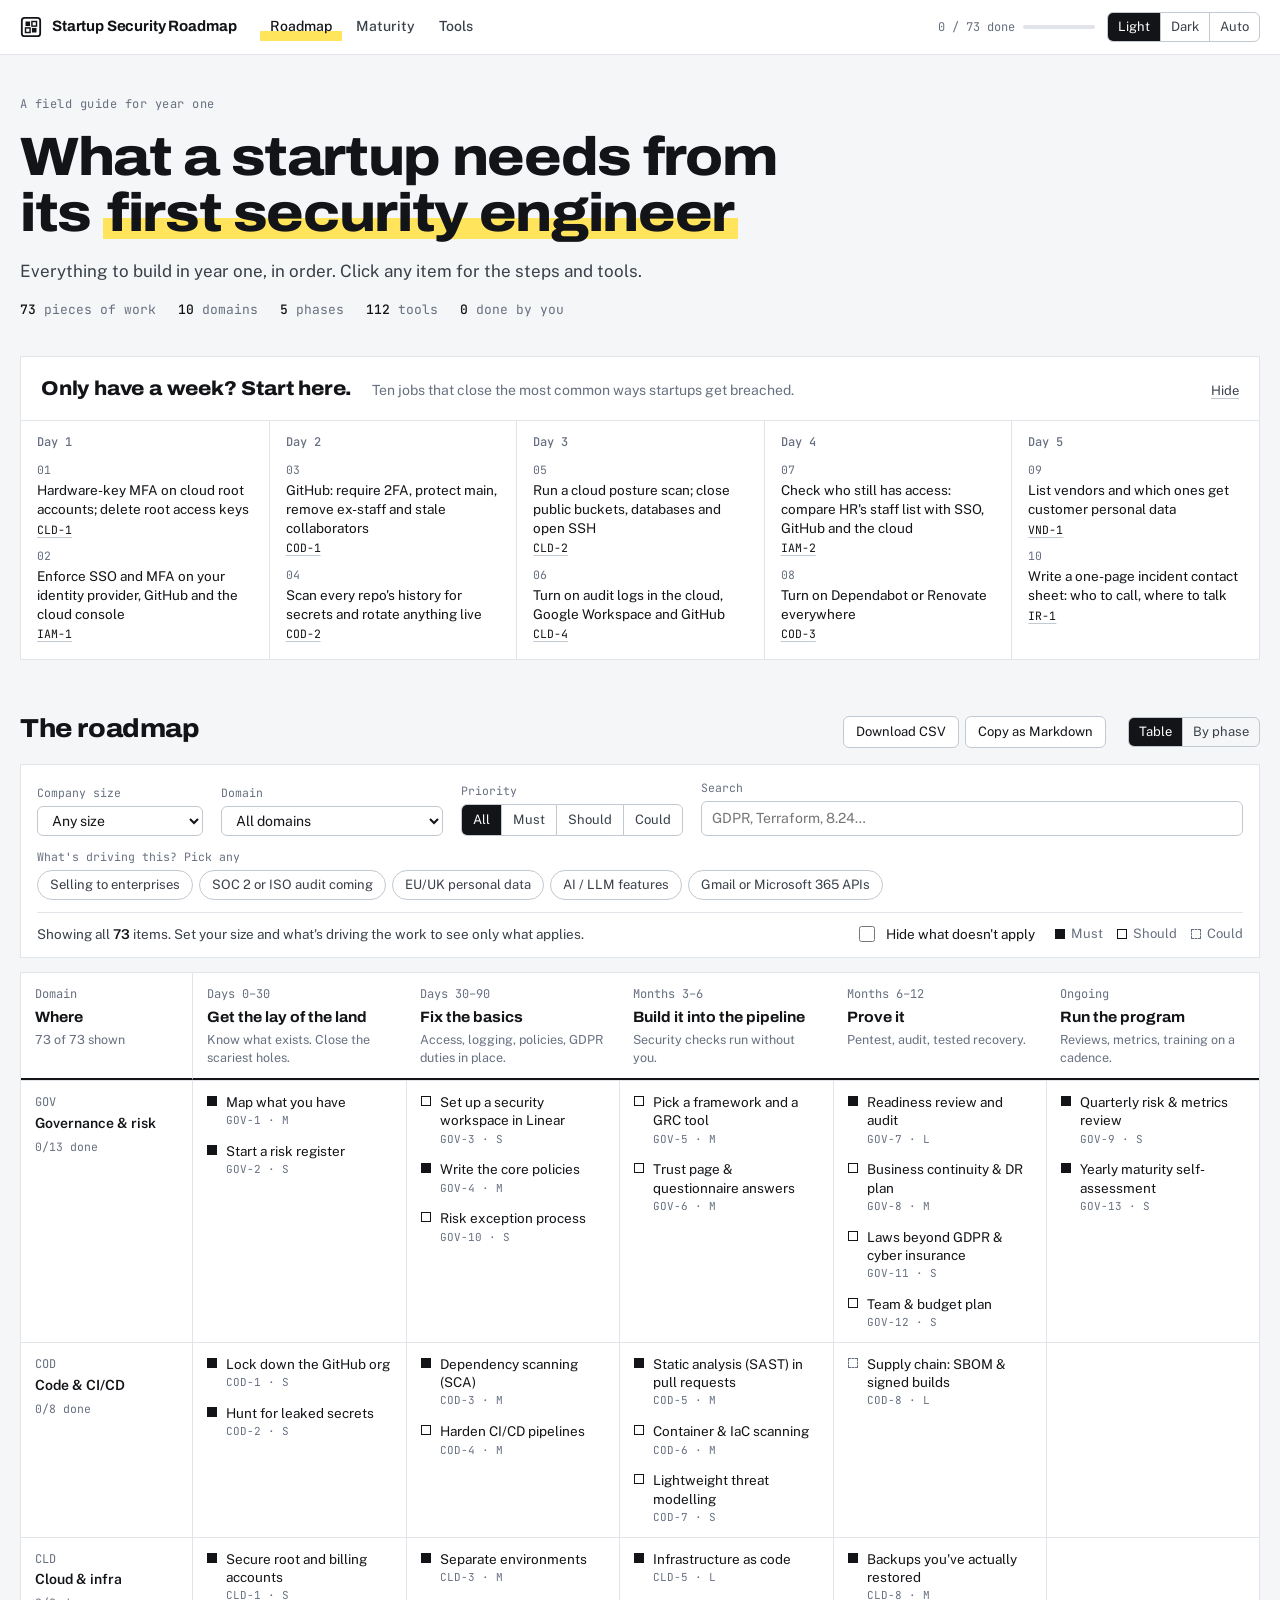
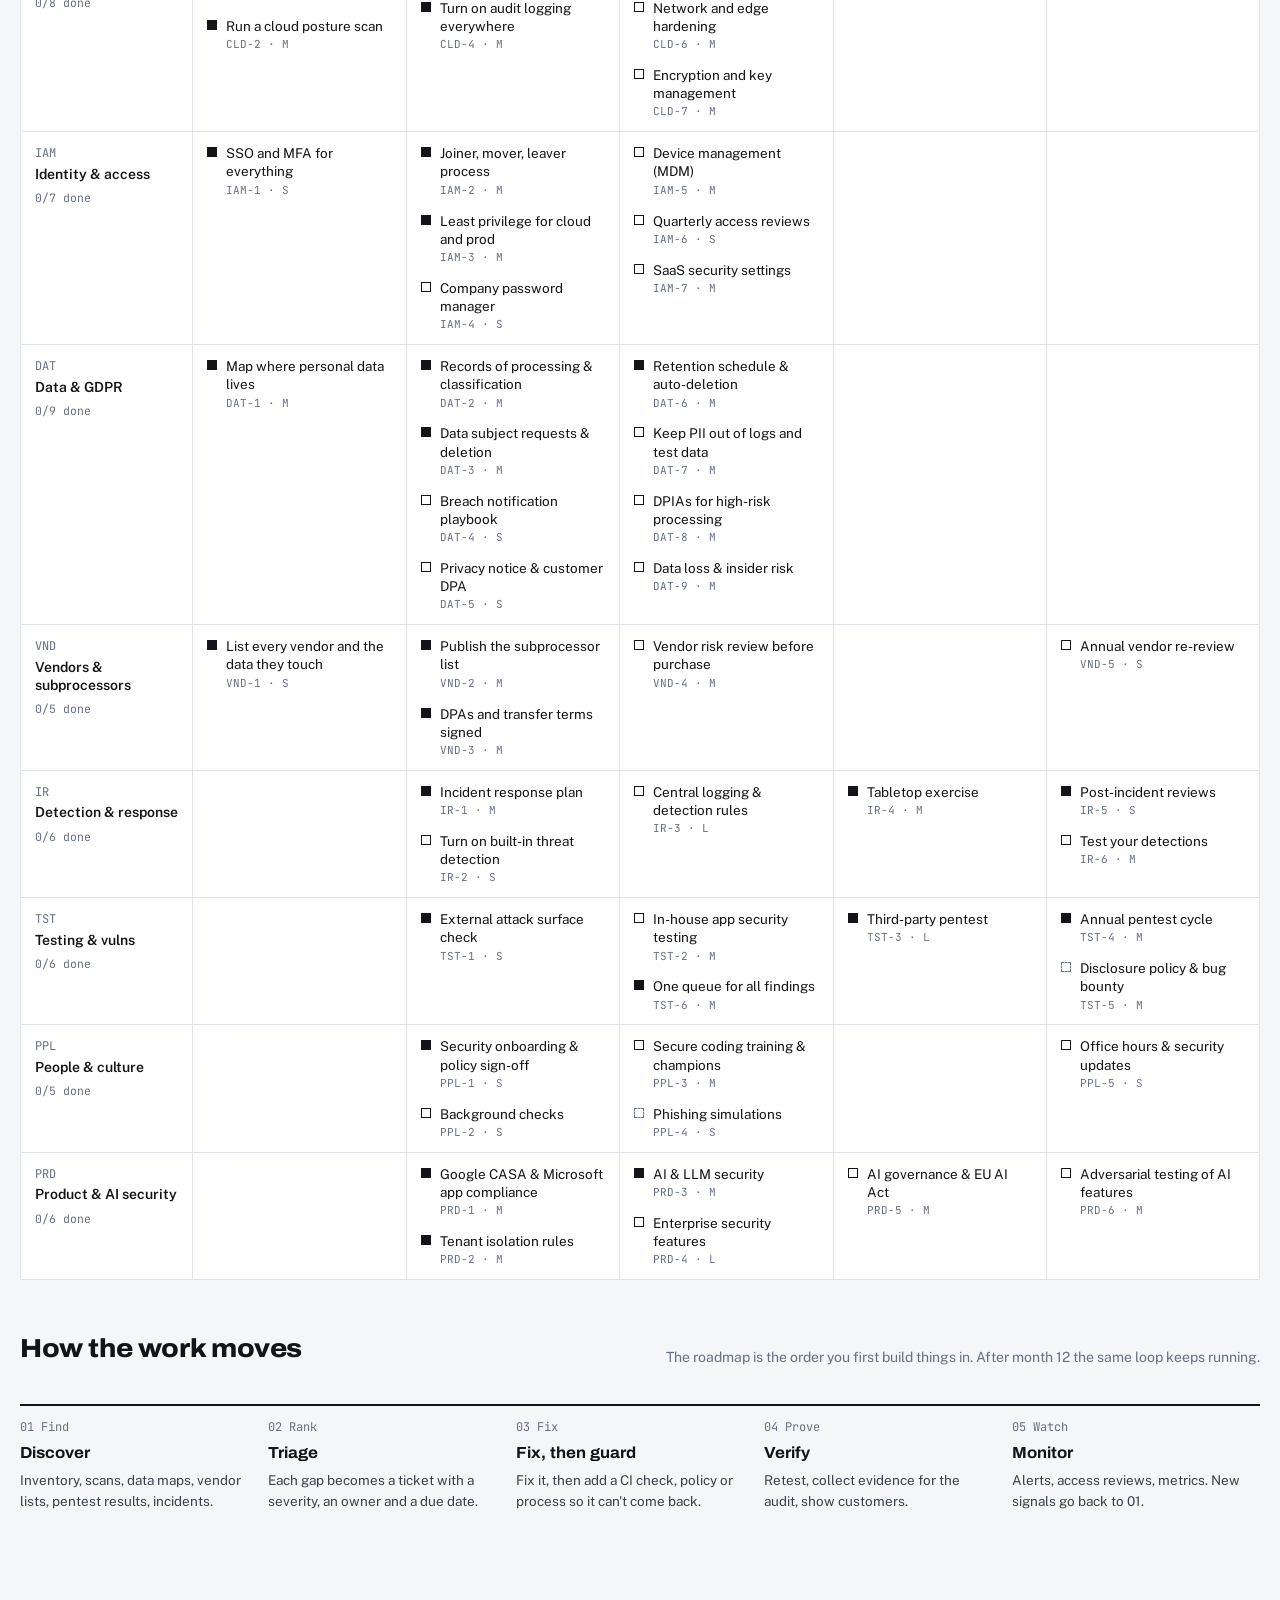
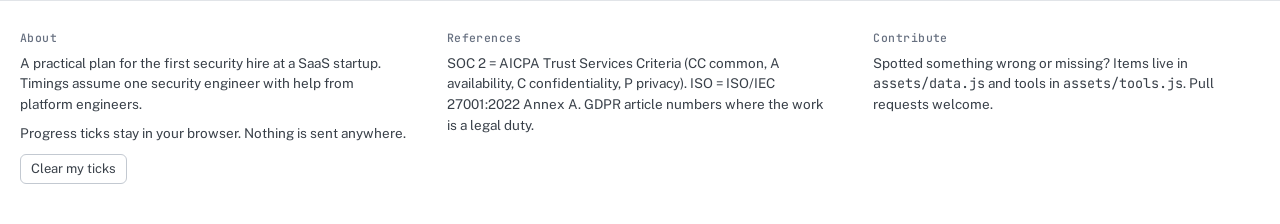
==== index.html @ fb543bc1 "first commit" ====
<!doctype html>
<html lang="en">
<head>
<meta charset="utf-8">
<meta name="viewport" content="width=device-width, initial-scale=1, viewport-fit=cover">
<title>Startup Security Roadmap</title>
<meta name="claude:viewport-fit-sides" content="cover">
<meta name="description" content="What a startup's first security engineer should do in year one: a roadmap across code, cloud, access, GDPR, vendors, incident response and AI, with tools and SOC 2 / ISO 27001 mappings.">
<meta property="og:title" content="Startup Security Roadmap">
<meta property="og:description" content="Year one for a startup's first security engineer: what to do, in what order, with which tools.">
<!-- After GitHub Pages is live, change og-image.png to the full URL, e.g. https://USER.github.io/REPO/og-image.png -->
<meta property="og:image" content="og-image.png">
<meta property="og:image:width" content="1200">
<meta property="og:image:height" content="630">
<meta name="twitter:card" content="summary_large_image">
<link rel="icon" href="favicon.svg" type="image/svg+xml">
<script>var t = "light"; try { t = localStorage.getItem("ssr.theme") || "light"; } catch (e) {} if (t === "light" || t === "dark") document.documentElement.setAttribute("data-theme", t);</script>
<link rel="preconnect" href="https://fonts.googleapis.com">
<link rel="preconnect" href="https://fonts.gstatic.com" crossorigin>
<link rel="stylesheet" href="https://fonts.googleapis.com/css2?family=Archivo:wdth,wght@100..125,500..800&family=JetBrains+Mono:wght@400;500&family=Public+Sans:wght@400;500;600&display=swap">
<link rel="stylesheet" href="assets/style.css">
</head>
<body>

<header class="topbar">
  <div class="gutter">
    <a class="brand" href="#roadmap">
      <svg viewBox="0 0 24 24" aria-hidden="true"><rect x="2" y="2" width="20" height="20" rx="3" fill="none" stroke="currentColor" stroke-width="2"/><rect x="6" y="6" width="5" height="5" fill="currentColor"/><rect x="13" y="6" width="5" height="5" fill="none" stroke="currentColor" stroke-width="1.6"/><rect x="6" y="13" width="5" height="5" fill="none" stroke="currentColor" stroke-width="1.6"/><rect x="13" y="13" width="5" height="5" fill="currentColor"/></svg>
      Startup Security Roadmap
    </a>
    <nav class="tabs" aria-label="Sections">
      <a href="#roadmap" data-tab="roadmap">Roadmap</a>
      <a href="#maturity" data-tab="maturity">Maturity</a>
      <a href="#tools" data-tab="tools">Tools</a>
    </nav>
    <div class="top-right">
      <span class="progress-mini" title="Items you've marked done"><span id="pmText">0 / 0</span><span class="track"><i id="pmBar"></i></span></span>
      <div class="seg" role="group" aria-label="Theme">
        <button data-theme-btn="light" aria-pressed="true">Light</button>
        <button data-theme-btn="dark" aria-pressed="false">Dark</button>
        <button data-theme-btn="auto" aria-pressed="false">Auto</button>
      </div>
      <a class="gh" id="ghLink" href="#" hidden>GitHub</a>
    </div>
  </div>
</header>

<main class="gutter">
  <!-- Roadmap -->
  <div id="view-roadmap" data-view="roadmap">
    <section class="hero">
      <span class="kicker">A field guide for year one</span>
      <h1>What a startup needs from its <span class="band">first security engineer</span></h1>
      <p>Everything to build in year one, in order. Click any item for the steps and tools.</p>
      <div class="stats" id="stats"></div>
    </section>

    <details class="week" id="week" open>
      <summary>
        <span class="week-title">Only have a week? Start here.</span>
        <span class="week-sub">Ten jobs that close the most common ways startups get breached.</span>
        <span class="week-toggle" aria-hidden="true"></span>
      </summary>
      <div class="week-days" id="weekDays"></div>
    </details>

    <div class="section-head" id="roadmapHead">
      <h2>The roadmap</h2>
      <div class="head-actions">
        <div class="export">
          <button class="btn" id="csvBtn">Download CSV</button>
          <button class="btn" id="mdBtn">Copy as Markdown</button>
          <span class="export-note" id="exportNote" aria-live="polite"></span>
        </div>
        <div class="seg" role="group" aria-label="Layout" id="layoutSeg">
          <button id="lyMatrix" aria-pressed="true">Table</button>
          <button id="lyList" aria-pressed="false">By phase</button>
        </div>
      </div>
    </div>

    <section class="filters" aria-label="Filter the roadmap">
      <div class="f-row">
        <label class="f-field"><span>Company size</span>
          <select id="sizeSel"></select>
        </label>
        <label class="f-field"><span>Domain</span>
          <select id="laneSel"></select>
        </label>
        <div class="f-field"><span>Priority</span>
          <div class="seg" role="group" aria-label="Priority">
            <button data-pri="all" aria-pressed="true">All</button>
            <button data-pri="must" aria-pressed="false">Must</button>
            <button data-pri="should" aria-pressed="false">Should</button>
            <button data-pri="could" aria-pressed="false">Could</button>
          </div>
        </div>
        <label class="f-field f-grow"><span>Search</span>
          <input id="q" class="search" type="search" placeholder="GDPR, Terraform, 8.24…">
        </label>
      </div>
      <div class="f-row">
        <div class="f-field f-grow"><span>What's driving this? Pick any</span>
          <div class="chips" id="trigChips"></div>
        </div>
      </div>
      <div class="f-foot">
        <p class="profile-sum" id="profileSum"></p>
        <label class="hide-toggle" for="hideOther"><input type="checkbox" id="hideOther"> Hide what doesn't apply</label>
        <div class="legend"><span><i class="sq must"></i>Must</span><span><i class="sq"></i>Should</span><span><i class="sq could"></i>Could</span></div>
      </div>
    </section>

    <div id="matrixWrap" class="table-wrap"><div class="matrix" id="matrix"></div></div>
    <div id="listWrap" hidden></div>

    <section class="how" aria-labelledby="howTitle">
      <div class="section-head"><h2 id="howTitle">How the work moves</h2><p>The roadmap is the order you first build things in. After month 12 the same loop keeps running.</p></div>
      <div class="loop">
        <div><span class="step">01 Find</span><h3>Discover</h3><p>Inventory, scans, data maps, vendor lists, pentest results, incidents.</p></div>
        <div><span class="step">02 Rank</span><h3>Triage</h3><p>Each gap becomes a ticket with a severity, an owner and a due date.</p></div>
        <div><span class="step">03 Fix</span><h3>Fix, then guard</h3><p>Fix it, then add a CI check, policy or process so it can't come back.</p></div>
        <div><span class="step">04 Prove</span><h3>Verify</h3><p>Retest, collect evidence for the audit, show customers.</p></div>
        <div><span class="step">05 Watch</span><h3>Monitor</h3><p>Alerts, access reviews, metrics. New signals go back to 01.</p></div>
      </div>
    </section>
  </div>

  <!-- Maturity -->
  <div id="view-maturity" data-view="maturity" hidden>
    <div class="section-head" style="margin-top:0">
      <div>
        <span class="kicker">Based on what you've ticked</span>
        <h2>How mature is the program?</h2>
      </div>
      <p>Tier names follow NIST CSF 2.0. A program is only as mature as its weakest domain. This is a guide, not an assessment.</p>
    </div>
    <div id="matrixMat"></div>
  </div>

  <!-- Tools -->
  <div id="view-tools" data-view="tools" hidden>
    <div class="section-head" style="margin-top:0">
      <div>
        <span class="kicker">Open source, free tiers and paid</span>
        <h2>Tools by job</h2>
      </div>
      <p>You don't need most of these. Pick one per job, start with what's free or built in, and pay when the free option stops scaling. Listing is not an endorsement; check prices yourself.</p>
    </div>
    <div class="toolbar">
      <div class="seg" role="group" aria-label="Tool type" id="typeSeg"></div>
      <input id="tq" class="search" type="search" placeholder="Search tools" aria-label="Search tools">
    </div>
    <div class="tools-layout">
      <nav class="cat-nav" id="catNav" aria-label="Tool categories"></nav>
      <div id="toolList"></div>
    </div>
  </div>
</main>

<footer class="site">
  <div class="gutter">
    <div>
      <h4>About</h4>
      <p>A practical plan for the first security hire at a SaaS startup. Timings assume one security engineer with help from platform engineers.</p>
      <p>Progress ticks stay in your browser. Nothing is sent anywhere.</p>
      <button class="reset" id="resetBtn">Clear my ticks</button>
    </div>
    <div>
      <h4>References</h4>
      <p>SOC 2 = AICPA Trust Services Criteria (CC common, A availability, C confidentiality, P privacy). ISO = ISO/IEC 27001:2022 Annex A. GDPR article numbers where the work is a legal duty.</p>
    </div>
    <div>
      <h4>Contribute</h4>
      <p>Spotted something wrong or missing? Items live in <span class="mono">assets/data.js</span> and tools in <span class="mono">assets/tools.js</span>. Pull requests welcome.</p>
    </div>
  </div>
</footer>

<div class="scrim" id="scrim" hidden></div>
<aside class="drawer" id="drawer" hidden role="dialog" aria-modal="true" aria-labelledby="dTitle"></aside>

<script src="assets/data.js"></script>
<script src="assets/tools.js"></script>
<script src="assets/app.js"></script>
</body>
</html>
---- assets/style.css ----
/* Layout: a marked-up spec sheet. Sticky top bar with tabs; roadmap as a ruled lane × phase table; a highlighter band is the only accent. */
:root {
  --paper: #F5F6F7;
  --sheet: #FFFFFF;
  --ink: #121417;
  --ink-2: #394049;
  --muted: #677080;
  --rule: #E1E4E8;
  --rule-strong: #C3C9D1;
  --band: #FFE45C;
  --mark-soft: #FFF7CC;
  --done: #18794E;
  --focus: #2F5BEA;
  --scrim: rgba(10, 12, 16, .35);
  --shadow: 0 12px 48px rgba(18, 20, 23, .16);

  --font-display: "Archivo", "Helvetica Neue", Arial, sans-serif;
  --font-body: "Public Sans", "Segoe UI", "Helvetica Neue", Arial, sans-serif;
  --font-mono: "JetBrains Mono", ui-monospace, "SF Mono", Menlo, monospace;
  color-scheme: light;
}
@media (prefers-color-scheme: dark) {
  :root:not([data-theme="light"]) {
    --paper: #0E1012; --sheet: #15181B; --ink: #E8EAED; --ink-2: #C3C8CF; --muted: #8E96A2;
    --rule: #25292E; --rule-strong: #3B4148; --band: rgba(242, 210, 75, .34); --mark-soft: #26240F;
    --done: #4CC38A; --focus: #8BA6FF; --scrim: rgba(0, 0, 0, .55); --shadow: 0 12px 48px rgba(0, 0, 0, .55);
    color-scheme: dark;
  }
}
:root[data-theme="dark"] {
  --paper: #0E1012; --sheet: #15181B; --ink: #E8EAED; --ink-2: #C3C8CF; --muted: #8E96A2;
  --rule: #25292E; --rule-strong: #3B4148; --band: rgba(242, 210, 75, .34); --mark-soft: #26240F;
  --done: #4CC38A; --focus: #8BA6FF; --scrim: rgba(0, 0, 0, .55); --shadow: 0 12px 48px rgba(0, 0, 0, .55);
  color-scheme: dark;
}

*, *::before, *::after { box-sizing: border-box; }
html { -webkit-text-size-adjust: 100%; }
body {
  margin: 0; background: var(--paper); color: var(--ink);
  font-family: var(--font-body); font-size: 15px; line-height: 1.55;
  -webkit-font-smoothing: antialiased;
}
[hidden] { display: none !important; }
a { color: inherit; text-decoration-thickness: 1px; text-underline-offset: 3px; }
a:hover { text-decoration-thickness: 2px; }
button, input, select { font: inherit; color: inherit; }
:focus-visible { outline: 2px solid var(--focus); outline-offset: 2px; }
h1, h2, h3 { font-family: var(--font-display); margin: 0; text-wrap: balance; }
p { margin: 0; }
.mono { font-family: var(--font-mono); }
.band { background: linear-gradient(transparent 58%, var(--band) 58% 94%, transparent 94%); padding: 0 .08em; }

.gutter {
  max-width: 1400px; margin: 0 auto;
  padding-left: max(20px, env(safe-area-inset-left, 0px));
  padding-right: max(20px, env(safe-area-inset-right, 0px));
}

/* Top bar */
body::before { content: ""; position: fixed; inset: 0 0 auto; height: env(safe-area-inset-top, 0px); z-index: 10; background: var(--sheet); }
.topbar { position: sticky; top: env(safe-area-inset-top, 0px); z-index: 9; background: var(--sheet); border-bottom: 1px solid var(--rule); }
.topbar .gutter { display: flex; align-items: center; gap: 12px 24px; flex-wrap: wrap; padding-block: 10px; }
.brand { display: flex; align-items: center; gap: 10px; font-family: var(--font-display); font-weight: 700; font-size: 15px; text-decoration: none; letter-spacing: -.01em; }
.brand svg { width: 22px; height: 22px; flex: none; }
.tabs { display: flex; gap: 4px; margin-right: auto; }
.tabs a { text-decoration: none; padding: 6px 10px; border-radius: 4px; color: var(--ink-2); font-weight: 500; font-size: 14px; }
.tabs a:hover { background: var(--paper); }
.tabs a[aria-current="page"] { color: var(--ink); background: linear-gradient(transparent 62%, var(--band) 62% 90%, transparent 90%); }
.top-right { display: flex; align-items: center; gap: 12px; }
.progress-mini { font-family: var(--font-mono); font-size: 12px; color: var(--muted); display: flex; align-items: center; gap: 8px; white-space: nowrap; }
.progress-mini .track { width: 72px; height: 4px; background: var(--rule); border-radius: 2px; overflow: hidden; }
.progress-mini .track i { display: block; height: 100%; width: 0; background: var(--done); transition: width .3s; }
.seg { display: inline-flex; border: 1px solid var(--rule-strong); border-radius: 6px; overflow: hidden; }
.seg button { border: 0; background: transparent; padding: 4px 10px; font-size: 13px; cursor: pointer; color: var(--ink-2); }
.seg button + button { border-left: 1px solid var(--rule-strong); }
.seg button[aria-pressed="true"] { background: var(--ink); color: var(--sheet); }
.gh { font-size: 13px; color: var(--ink-2); }

/* Page sections */
main { padding-block: 40px 24px; }
.hero { display: grid; grid-template-columns: minmax(0, 1fr); gap: 16px; max-width: 900px; }
.kicker { font-family: var(--font-mono); font-size: 12px; color: var(--muted); letter-spacing: .04em; }
.hero h1 { font-size: clamp(32px, 4.6vw, 54px); line-height: 1.04; font-weight: 800; font-stretch: 112%; letter-spacing: -.025em; }
.hero p { font-size: 17px; color: var(--ink-2); max-width: 64ch; }
.stats { display: flex; flex-wrap: wrap; gap: 6px 22px; font-family: var(--font-mono); font-size: 13px; color: var(--muted); }
.stats b { color: var(--ink); font-weight: 500; }

.loop { margin-top: 36px; display: grid; grid-template-columns: repeat(5, minmax(0, 1fr)); border-top: 2px solid var(--ink); }
.loop > div { padding: 12px 18px 0 0; display: flex; flex-direction: column; gap: 4px; min-width: 0; }
.loop .step { font-family: var(--font-mono); font-size: 12px; color: var(--muted); }
.loop h3 { font-size: 16px; font-weight: 700; font-stretch: 105%; }
.loop p { font-size: 13.5px; color: var(--ink-2); }
.loop-note { margin-top: 12px; font-size: 13px; color: var(--muted); }

.section-head { display: flex; flex-wrap: wrap; align-items: end; justify-content: space-between; gap: 12px 24px; margin-top: 48px; margin-bottom: 16px; }
.section-head h2 { font-size: 26px; font-weight: 800; font-stretch: 108%; letter-spacing: -.015em; }
.section-head p { color: var(--muted); font-size: 14px; max-width: 70ch; }

/* Toolbar */
.toolbar { display: flex; flex-wrap: wrap; gap: 10px 16px; align-items: center; padding-block: 12px; border-top: 1px solid var(--rule); border-bottom: 1px solid var(--rule); margin-bottom: 16px; }
.toolbar .grow { flex: 1 1 auto; }
.search { border: 1px solid var(--rule-strong); background: var(--sheet); border-radius: 6px; padding: 6px 10px; width: 240px; max-width: 100%; font-size: 14px; }
.codes { display: flex; flex-wrap: wrap; gap: 4px; }
.code-btn { font-family: var(--font-mono); font-size: 12px; border: 1px solid var(--rule-strong); background: var(--sheet); border-radius: 4px; padding: 3px 7px; cursor: pointer; color: var(--ink-2); }
.code-btn[aria-pressed="false"] { color: var(--muted); background: transparent; border-style: dashed; }
.code-btn[aria-pressed="true"] { border-color: var(--ink); color: var(--ink); }
.legend { display: flex; gap: 14px; font-size: 13px; color: var(--muted); align-items: center; }
.legend span { display: inline-flex; gap: 6px; align-items: center; }
.sq { width: 10px; height: 10px; border: 1.5px solid var(--ink); display: inline-block; flex: none; }
.sq.must { background: var(--ink); }
.sq.could { border-style: dashed; border-color: var(--muted); }


/* First week */
.week { margin-top: 40px; background: var(--sheet); border: 1px solid var(--rule); padding: 20px 22px 14px; }
.week-head { display: flex; flex-wrap: wrap; justify-content: space-between; align-items: baseline; gap: 6px 24px; }
.week-head h2 { font-size: 22px; font-weight: 800; font-stretch: 108%; letter-spacing: -.015em; }
.week-head p { color: var(--muted); font-size: 14px; }
.week-list { list-style: none; margin: 14px 0 0; padding: 0; display: grid; grid-template-columns: repeat(2, minmax(0, 1fr)); column-gap: 32px; counter-reset: wk; }
.week-list li { counter-increment: wk; display: grid; grid-template-columns: 28px 52px minmax(0, 1fr) auto; gap: 10px; align-items: baseline; padding: 9px 0; border-top: 1px solid var(--rule); font-size: 14px; }
.week-list li::before { content: counter(wk, decimal-leading-zero); font-family: var(--font-mono); font-size: 12px; color: var(--muted); }
.week-list .day { font-family: var(--font-mono); font-size: 12px; color: var(--muted); }
.week-list li.done .wt { text-decoration: line-through; color: var(--muted); }
.week-list .link-btn { font-family: var(--font-mono); font-size: 12px; }

/* Profile */
.profile { background: var(--sheet); border: 1px solid var(--rule); padding: 16px 18px; margin-bottom: 14px; display: flex; flex-direction: column; gap: 10px; }
.profile h3 { font-size: 16px; font-weight: 700; font-stretch: 105%; }
.profile-row { display: flex; flex-wrap: wrap; gap: 8px 16px; align-items: center; }
.profile-label { font-family: var(--font-mono); font-size: 12px; color: var(--muted); width: 150px; }
.chips { display: flex; flex-wrap: wrap; gap: 6px; }
.chip { border: 1px solid var(--rule-strong); background: transparent; border-radius: 999px; padding: 4px 12px; font-size: 13px; cursor: pointer; color: var(--ink-2); }
.chip[aria-pressed="true"] { background: var(--ink); border-color: var(--ink); color: var(--sheet); }
.profile-sum { font-size: 13.5px; color: var(--ink-2); }
.profile-sum b { font-weight: 600; color: var(--ink); }
.profile-sum .link-btn { margin-left: 8px; }

/* Export */
.head-actions { display: flex; flex-wrap: wrap; gap: 10px 16px; align-items: center; }
.export { display: flex; flex-wrap: wrap; gap: 6px; align-items: center; }
.btn { border: 1px solid var(--rule-strong); background: var(--sheet); border-radius: 6px; padding: 5px 12px; font-size: 13px; cursor: pointer; }
.btn:hover { border-color: var(--ink); }
.export-note { font-size: 12.5px; color: var(--done); }
.fit-line { font-size: 13px; color: var(--muted); }
.fit-line b { color: var(--ink-2); font-weight: 500; }


/* First week (collapsible, grouped by day) */
details.week { margin-top: 36px; padding: 0; }
.week summary { list-style: none; cursor: pointer; display: grid; grid-template-columns: auto minmax(0, 1fr) auto; gap: 4px 20px; align-items: baseline; padding: 16px 20px; }
.week summary::-webkit-details-marker { display: none; }
.week-title { font-family: var(--font-display); font-weight: 800; font-stretch: 108%; font-size: 20px; letter-spacing: -.01em; }
.week-sub { color: var(--muted); font-size: 14px; }
.week-toggle::after { content: "Hide"; font-size: 13px; color: var(--ink-2); text-decoration: underline; text-underline-offset: 3px; text-decoration-color: var(--rule-strong); }
.week:not([open]) .week-toggle::after { content: "Show"; }
.week-days { display: grid; grid-template-columns: repeat(5, minmax(0, 1fr)); border-top: 1px solid var(--rule); }
.wday { padding: 12px 16px 16px; display: flex; flex-direction: column; gap: 10px; min-width: 0; }
.wday + .wday { border-left: 1px solid var(--rule); }
.wday h4 { margin: 0; font-family: var(--font-mono); font-size: 12px; font-weight: 500; color: var(--muted); }
.wjob { display: flex; flex-direction: column; gap: 3px; font-size: 13.5px; line-height: 1.4; }
.wjob .n { font-family: var(--font-mono); font-size: 11.5px; color: var(--muted); }
.wjob.done .wt { text-decoration: line-through; color: var(--muted); }
.wjob .link-btn { font-family: var(--font-mono); font-size: 11.5px; align-self: flex-start; }

/* Merged filter bar */
.filters { background: var(--sheet); border: 1px solid var(--rule); padding: 14px 16px 12px; margin-bottom: 14px; display: flex; flex-direction: column; gap: 12px; }
.f-row { display: flex; flex-wrap: wrap; gap: 12px 18px; align-items: end; }
.f-field { display: flex; flex-direction: column; gap: 4px; min-width: 0; }
.f-field > span { font-family: var(--font-mono); font-size: 11.5px; color: var(--muted); }
.f-grow { flex: 1 1 220px; }
.f-grow .search { width: 100%; }
.filters select { border: 1px solid var(--rule-strong); background: var(--sheet); border-radius: 6px; padding: 5px 28px 5px 10px; font-size: 14px; min-width: 150px; }
.filters .seg button { padding: 5px 11px; }
.f-foot { display: flex; flex-wrap: wrap; gap: 8px 20px; align-items: center; border-top: 1px solid var(--rule); padding-top: 10px; }
.f-foot .profile-sum { flex: 1 1 320px; }
.hide-toggle { display: inline-flex; gap: 8px; align-items: center; font-size: 13.5px; cursor: pointer; }
.hide-toggle input { width: 16px; height: 16px; accent-color: var(--ink); }

/* How the work moves (moved below the roadmap) */
.how { margin-top: 24px; }

/* Drawer prev / next */
.d-nav { display: flex; justify-content: space-between; gap: 12px; border-top: 1px solid var(--rule); padding-top: 14px; font-size: 13px; }
.d-nav button { max-width: 48%; }
.d-nav .pos { font-family: var(--font-mono); font-size: 12px; color: var(--muted); align-self: center; }
.d-hint { font-size: 12px; color: var(--muted); }

/* Matrix */
.table-wrap { background: var(--sheet); border: 1px solid var(--rule); }
.matrix { display: grid; grid-template-columns: 172px repeat(5, minmax(0, 1fr)); }
.mx-h { position: sticky; top: calc(var(--topbar-h, 56px) + env(safe-area-inset-top, 0px)); z-index: 3; background: var(--sheet); padding: 12px 14px; border-bottom: 2px solid var(--ink); display: flex; flex-direction: column; gap: 2px; }
.mx-h .when { font-family: var(--font-mono); font-size: 12px; color: var(--muted); }
.mx-h .what { font-family: var(--font-display); font-weight: 700; font-size: 15px; font-stretch: 105%; }
.mx-h .goal { font-size: 12.5px; color: var(--muted); line-height: 1.4; }
.mx-lane { background: var(--sheet); padding: 12px 14px; border-top: 1px solid var(--rule); border-right: 1px solid var(--rule); display: flex; flex-direction: column; gap: 2px; }
.mx-lane .c { font-family: var(--font-mono); font-size: 12px; color: var(--muted); }
.mx-lane .n { font-weight: 600; font-size: 14px; line-height: 1.3; }
.mx-lane .d { font-family: var(--font-mono); font-size: 11.5px; color: var(--muted); margin-top: 4px; }
.mx-cell { border-top: 1px solid var(--rule); padding: 6px; display: flex; flex-direction: column; gap: 2px; min-width: 0; }
.mx-cell + .mx-cell { border-left: 1px solid var(--rule); }

.item { display: flex; gap: 9px; align-items: flex-start; width: 100%; text-align: left; border: 0; background: transparent; border-radius: 4px; padding: 6px 8px; cursor: pointer; font-size: 13.5px; line-height: 1.35; }
.item:hover { background: var(--mark-soft); }
.item.active { background: var(--mark-soft); box-shadow: inset 0 0 0 1px var(--rule-strong); }
.item .sq { margin-top: 3px; }
.item .t { flex: 1; min-width: 0; }
.item .meta { display: block; font-family: var(--font-mono); font-size: 11px; color: var(--muted); margin-top: 2px; }
.item .new { color: var(--ink); background: var(--band); padding: 0 4px; border-radius: 2px; margin-left: 4px; }
.item.done .t > .title { text-decoration: line-through; text-decoration-color: var(--muted); color: var(--muted); }
.item .tick { color: var(--done); font-size: 13px; font-weight: 700; }
.item.dim { opacity: .22; }

/* Phase list */
.phase { display: grid; grid-template-columns: 220px minmax(0, 1fr); gap: 16px 28px; padding-block: 20px; border-top: 1px solid var(--rule); }
.phase:first-child { border-top: 2px solid var(--ink); }
.phase .when { font-family: var(--font-mono); font-size: 12px; color: var(--muted); }
.phase h3 { font-size: 19px; font-weight: 700; font-stretch: 105%; margin-top: 2px; }
.phase .goal { font-size: 13.5px; color: var(--muted); margin-top: 4px; }
.phase-items { display: grid; grid-template-columns: repeat(auto-fill, minmax(250px, 1fr)); gap: 2px 12px; align-content: start; }
.empty { color: var(--muted); font-size: 14px; }

/* Maturity */
.mat-summary { display: grid; grid-template-columns: minmax(0, 1fr) minmax(0, 1.3fr); gap: 24px 40px; padding-block: 20px; border-top: 2px solid var(--ink); }
.mat-summary .label { font-family: var(--font-mono); font-size: 12px; color: var(--muted); }
.mat-summary .big { font-family: var(--font-display); font-size: 36px; font-weight: 800; font-stretch: 110%; letter-spacing: -.02em; line-height: 1.1; margin-top: 4px; }
.mat-summary p { color: var(--ink-2); margin-top: 8px; max-width: 52ch; }
.tier-key { display: grid; grid-template-columns: auto 1fr; gap: 6px 14px; font-size: 13.5px; margin: 0; }
.tier-key dt { font-family: var(--font-mono); color: var(--muted); }
.tier-key dd { margin: 0; color: var(--ink-2); }
.tier-key b { color: var(--ink); font-weight: 600; }
.mat-table { background: var(--sheet); border: 1px solid var(--rule); }
.mat-row { display: grid; grid-template-columns: 220px 140px 150px minmax(0, 1fr); gap: 12px 20px; align-items: start; padding: 14px 16px; border-top: 1px solid var(--rule); }
.mat-row:first-child { border-top: 0; }
.mat-row .n { font-weight: 600; }
.mat-row .c { font-family: var(--font-mono); font-size: 12px; color: var(--muted); display: block; }
.pips { display: grid; grid-template-columns: repeat(4, 1fr); gap: 3px; margin-top: 6px; }
.pips span { height: 10px; border: 1px solid var(--rule-strong); }
.pips span.on { background: var(--ink); border-color: var(--ink); }
.mat-row .tier { font-size: 14px; }
.mat-row .tier .mono { font-size: 12px; color: var(--muted); display: block; }
.next { display: flex; flex-wrap: wrap; gap: 4px 6px; align-items: center; font-size: 13px; color: var(--muted); }
.link-btn { border: 0; background: none; padding: 0; cursor: pointer; text-decoration: underline; text-underline-offset: 3px; text-decoration-color: var(--rule-strong); font-size: 13px; color: var(--ink); text-align: left; }
.link-btn:hover { text-decoration-color: var(--ink); }
.signs { display: grid; grid-template-columns: repeat(auto-fill, minmax(300px, 1fr)); gap: 8px; }
.signs label { display: flex; gap: 10px; align-items: flex-start; background: var(--sheet); border: 1px solid var(--rule); padding: 12px 14px; cursor: pointer; }
.signs input { width: 17px; height: 17px; margin-top: 3px; accent-color: var(--done); flex: none; }
.signs small { display: block; color: var(--muted); font-size: 13px; }

/* Tools */
.tools-layout { display: grid; grid-template-columns: 220px minmax(0, 1fr); gap: 32px; align-items: start; }
.cat-nav { position: sticky; top: calc(64px + env(safe-area-inset-top, 0px)); display: flex; flex-direction: column; gap: 1px; font-size: 13.5px; max-height: calc(100vh - 90px); overflow-y: auto; }
.cat-nav a { text-decoration: none; color: var(--ink-2); padding: 4px 8px; border-radius: 4px; display: flex; justify-content: space-between; gap: 8px; }
.cat-nav a:hover { background: var(--mark-soft); }
.cat-nav a span { font-family: var(--font-mono); font-size: 11.5px; color: var(--muted); }
.tool-cat { padding-block: 18px 6px; border-top: 2px solid var(--ink); scroll-margin-top: calc(70px + env(safe-area-inset-top, 0px)); }
.tool-cat + .tool-cat { margin-top: 24px; }
.tool-cat h3 { font-size: 19px; font-weight: 700; font-stretch: 105%; }
.tool-cat > p { color: var(--muted); font-size: 14px; margin-top: 4px; max-width: 75ch; }
.tool-list { margin-top: 10px; }
.tool { display: grid; grid-template-columns: 230px 100px minmax(0, 1fr) 120px; gap: 6px 18px; padding: 10px 0; border-top: 1px solid var(--rule); align-items: baseline; }
.tool:first-child { border-top: 0; }
.tool .name a { font-weight: 600; text-decoration: none; }
.tool .name a:hover { text-decoration: underline; }
.tool .name a::after { content: " ↗"; color: var(--muted); font-weight: 400; font-size: 12px; }
.tool .what { font-size: 14px; color: var(--ink-2); }
.tool .lanes { font-family: var(--font-mono); font-size: 11.5px; color: var(--muted); text-align: right; }
.ttype { font-family: var(--font-mono); font-size: 11.5px; border: 1px solid var(--rule-strong); border-radius: 3px; padding: 1px 6px; white-space: nowrap; justify-self: start; }
.ttype.oss { border-color: var(--done); color: var(--done); }
.ttype.ref { border-style: dashed; }
.ttype.paid { color: var(--muted); }

/* Drawer */
.scrim { position: fixed; inset: 0; background: var(--scrim); z-index: 20; }
.drawer {
  position: fixed; top: 0; right: 0; bottom: 0; width: min(480px, 100%); z-index: 21;
  background: var(--sheet); box-shadow: var(--shadow); overflow-y: auto; border-left: 1px solid var(--rule);
  padding: calc(22px + env(safe-area-inset-top, 0px)) max(26px, env(safe-area-inset-right, 0px)) calc(32px + env(safe-area-inset-bottom, 0px)) 26px;
  display: flex; flex-direction: column; gap: 22px;
}
.drawer .close { position: absolute; top: calc(16px + env(safe-area-inset-top, 0px)); right: max(16px, env(safe-area-inset-right, 0px)); width: 32px; height: 32px; border: 1px solid var(--rule-strong); background: var(--sheet); border-radius: 6px; cursor: pointer; font-size: 18px; line-height: 1; }
.drawer .crumb { font-family: var(--font-mono); font-size: 12px; color: var(--muted); padding-right: 44px; }
.drawer h2 { font-size: 27px; font-weight: 800; font-stretch: 108%; letter-spacing: -.015em; line-height: 1.12; margin-top: 6px; }
.facts { display: grid; grid-template-columns: repeat(3, minmax(0, 1fr)); border-top: 2px solid var(--ink); border-bottom: 1px solid var(--rule); }
.facts div { padding: 8px 10px 8px 0; font-size: 13.5px; }
.facts div + div { padding-left: 10px; border-left: 1px solid var(--rule); }
.facts span { display: block; font-family: var(--font-mono); font-size: 11px; color: var(--muted); }
.drawer .why { font-size: 16px; color: var(--ink); }
.drawer section { display: flex; flex-direction: column; gap: 6px; }
.drawer h4 { margin: 0; font-family: var(--font-mono); font-size: 11.5px; font-weight: 500; color: var(--muted); letter-spacing: .04em; }
.drawer ul, .drawer ol { margin: 0; padding-left: 20px; display: flex; flex-direction: column; gap: 4px; }
.drawer ol li::marker { font-family: var(--font-mono); color: var(--muted); font-size: 12px; }
.ctrl { display: grid; grid-template-columns: 90px 1fr; gap: 4px 12px; font-size: 13.5px; margin: 0; }
.ctrl dt { color: var(--muted); }
.ctrl dd { margin: 0; font-family: var(--font-mono); font-size: 13px; }
.tool-links { display: flex; flex-wrap: wrap; gap: 4px 14px; font-size: 14px; }
.done-row { display: flex; gap: 10px; align-items: center; border: 1px solid var(--rule-strong); padding: 10px 12px; cursor: pointer; border-radius: 6px; }
.done-row input { width: 18px; height: 18px; accent-color: var(--done); }

footer.site { margin-top: 64px; border-top: 1px solid var(--rule); background: var(--sheet); }
footer.site .gutter { padding-block: 28px 40px; display: grid; grid-template-columns: repeat(3, minmax(0, 1fr)); gap: 24px 40px; font-size: 13.5px; color: var(--ink-2); }
footer.site h4 { margin: 0 0 6px; font-family: var(--font-mono); font-size: 11.5px; font-weight: 500; color: var(--muted); letter-spacing: .04em; }
footer.site p + p { margin-top: 8px; }
.reset { border: 1px solid var(--rule-strong); background: transparent; border-radius: 6px; padding: 4px 10px; font-size: 13px; cursor: pointer; margin-top: 10px; }
.reset.confirm { border-color: #C4341F; color: #C4341F; }

@media (max-width: 1000px) {
  .tools-layout { grid-template-columns: minmax(0, 1fr); }
  .cat-nav { position: static; flex-direction: row; flex-wrap: wrap; max-height: none; }
  .tool { grid-template-columns: minmax(0, 1fr) auto; }
  .tool .what { grid-column: 1 / -1; }
  .tool .lanes { grid-column: 1 / -1; text-align: left; }
  .mat-row { grid-template-columns: minmax(0, 1fr) 140px; }
  .mat-row .next { grid-column: 1 / -1; }
}
@media (max-width: 960px) {
  #layoutSeg { display: none; }
  .week-days { grid-template-columns: minmax(0, 1fr); }
  .wday + .wday { border-left: 0; border-top: 1px solid var(--rule); }
  .week summary { grid-template-columns: minmax(0, 1fr) auto; }
  .week-sub { grid-column: 1 / -1; grid-row: 2; }
}
@media (max-width: 820px) {
  .f-row > .f-field:has(.seg) { flex: 1 1 100%; }
  .filters .seg { display: flex; }
  .filters .seg button { flex: 1; }
  .d-hint { display: none; }
  .filters select { min-width: 0; width: 100%; }
  .f-row > .f-field { flex: 1 1 140px; }
  .head-actions { width: 100%; }
  .week-list { grid-template-columns: minmax(0, 1fr); }
  .week-list li { grid-template-columns: 24px 48px minmax(0, 1fr); }
  .week-list li .link-btn { grid-column: 3; }
  .profile-label { width: 100%; }
  .loop { grid-template-columns: minmax(0, 1fr); border-top: 0; }
  .loop > div { border-top: 1px solid var(--rule); padding: 10px 0; }
  .loop > div:first-child { border-top: 2px solid var(--ink); }
  .phase { grid-template-columns: minmax(0, 1fr); }
  .mat-summary { grid-template-columns: minmax(0, 1fr); }
  footer.site .gutter { grid-template-columns: minmax(0, 1fr); }
  .progress-mini { display: none; }
  .tabs { order: 3; width: 100%; margin-right: 0; overflow-x: auto; }
  .top-right { margin-left: auto; }
}
@media (prefers-reduced-motion: reduce) { * { transition: none !important; scroll-behavior: auto !important; } }
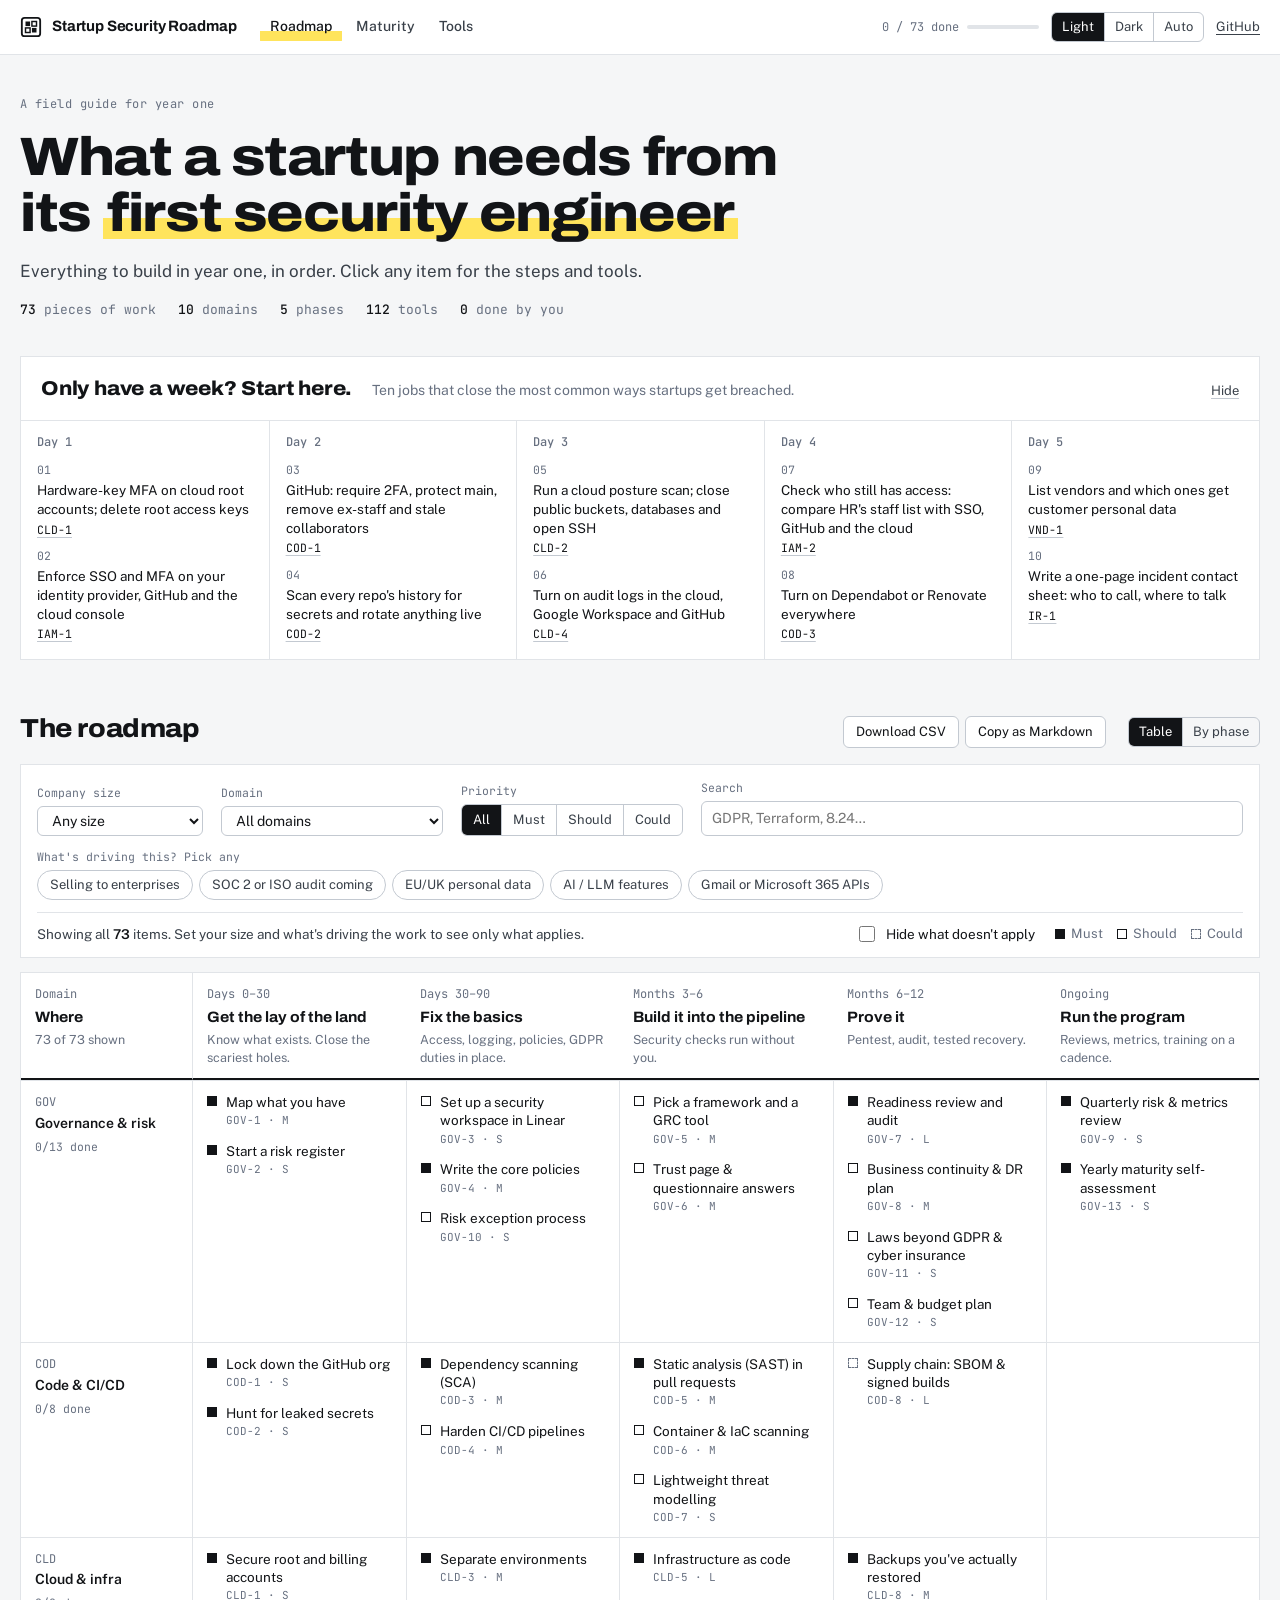
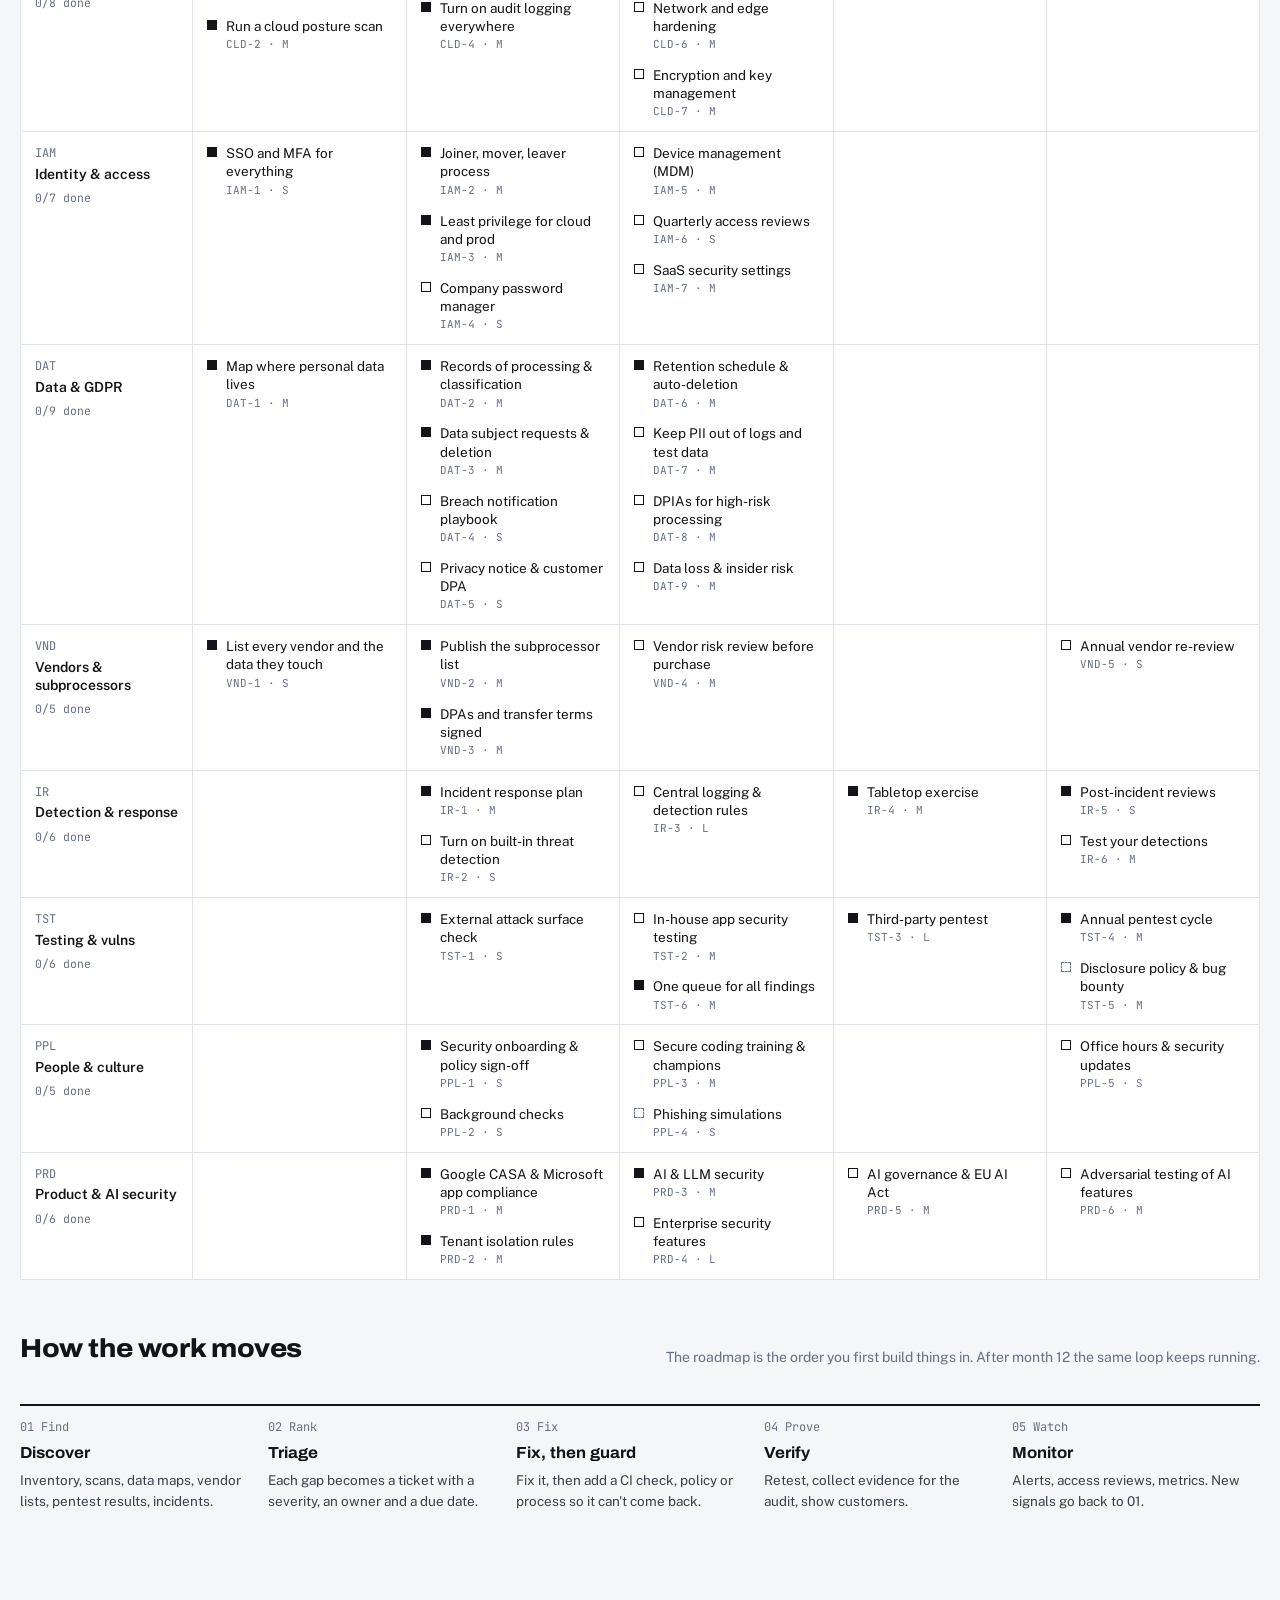
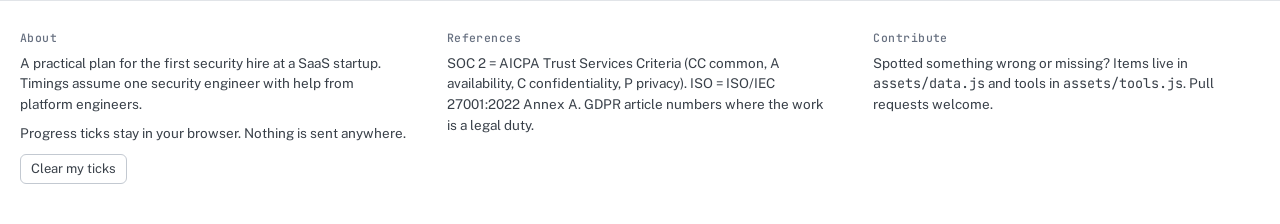
==== commit 66039385: "add repo url" ====
--- a/index.html
+++ b/index.html
@@ -8,8 +8,9 @@
 <meta name="description" content="What a startup's first security engineer should do in year one: a roadmap across code, cloud, access, GDPR, vendors, incident response and AI, with tools and SOC 2 / ISO 27001 mappings.">
 <meta property="og:title" content="Startup Security Roadmap">
 <meta property="og:description" content="Year one for a startup's first security engineer: what to do, in what order, with which tools.">
-<!-- After GitHub Pages is live, change og-image.png to the full URL, e.g. https://USER.github.io/REPO/og-image.png -->
-<meta property="og:image" content="og-image.png">
+<meta property="og:image" content="https://bscript.github.io/startup-security-roadmap/og-image.png">
+<meta property="og:url" content="https://bscript.github.io/startup-security-roadmap/">
+<link rel="canonical" href="https://bscript.github.io/startup-security-roadmap/">
 <meta property="og:image:width" content="1200">
 <meta property="og:image:height" content="630">
 <meta name="twitter:card" content="summary_large_image">
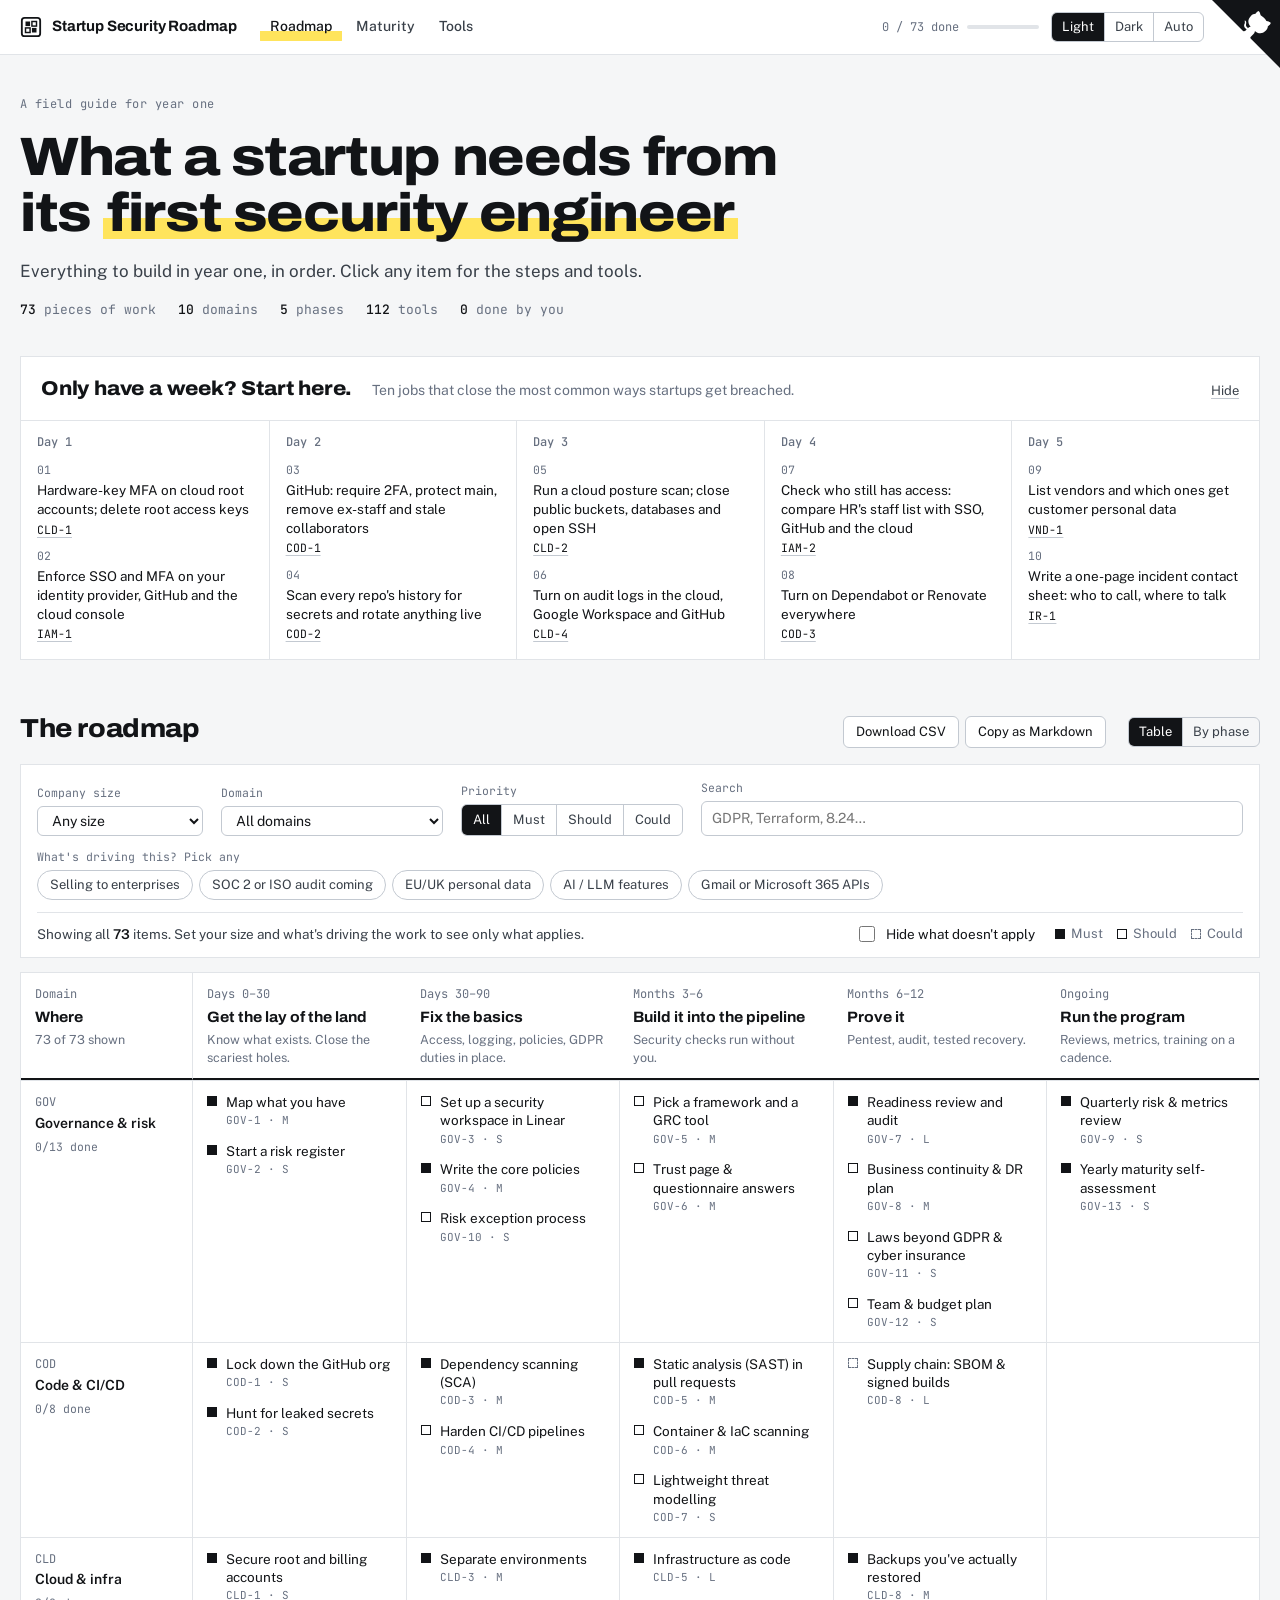
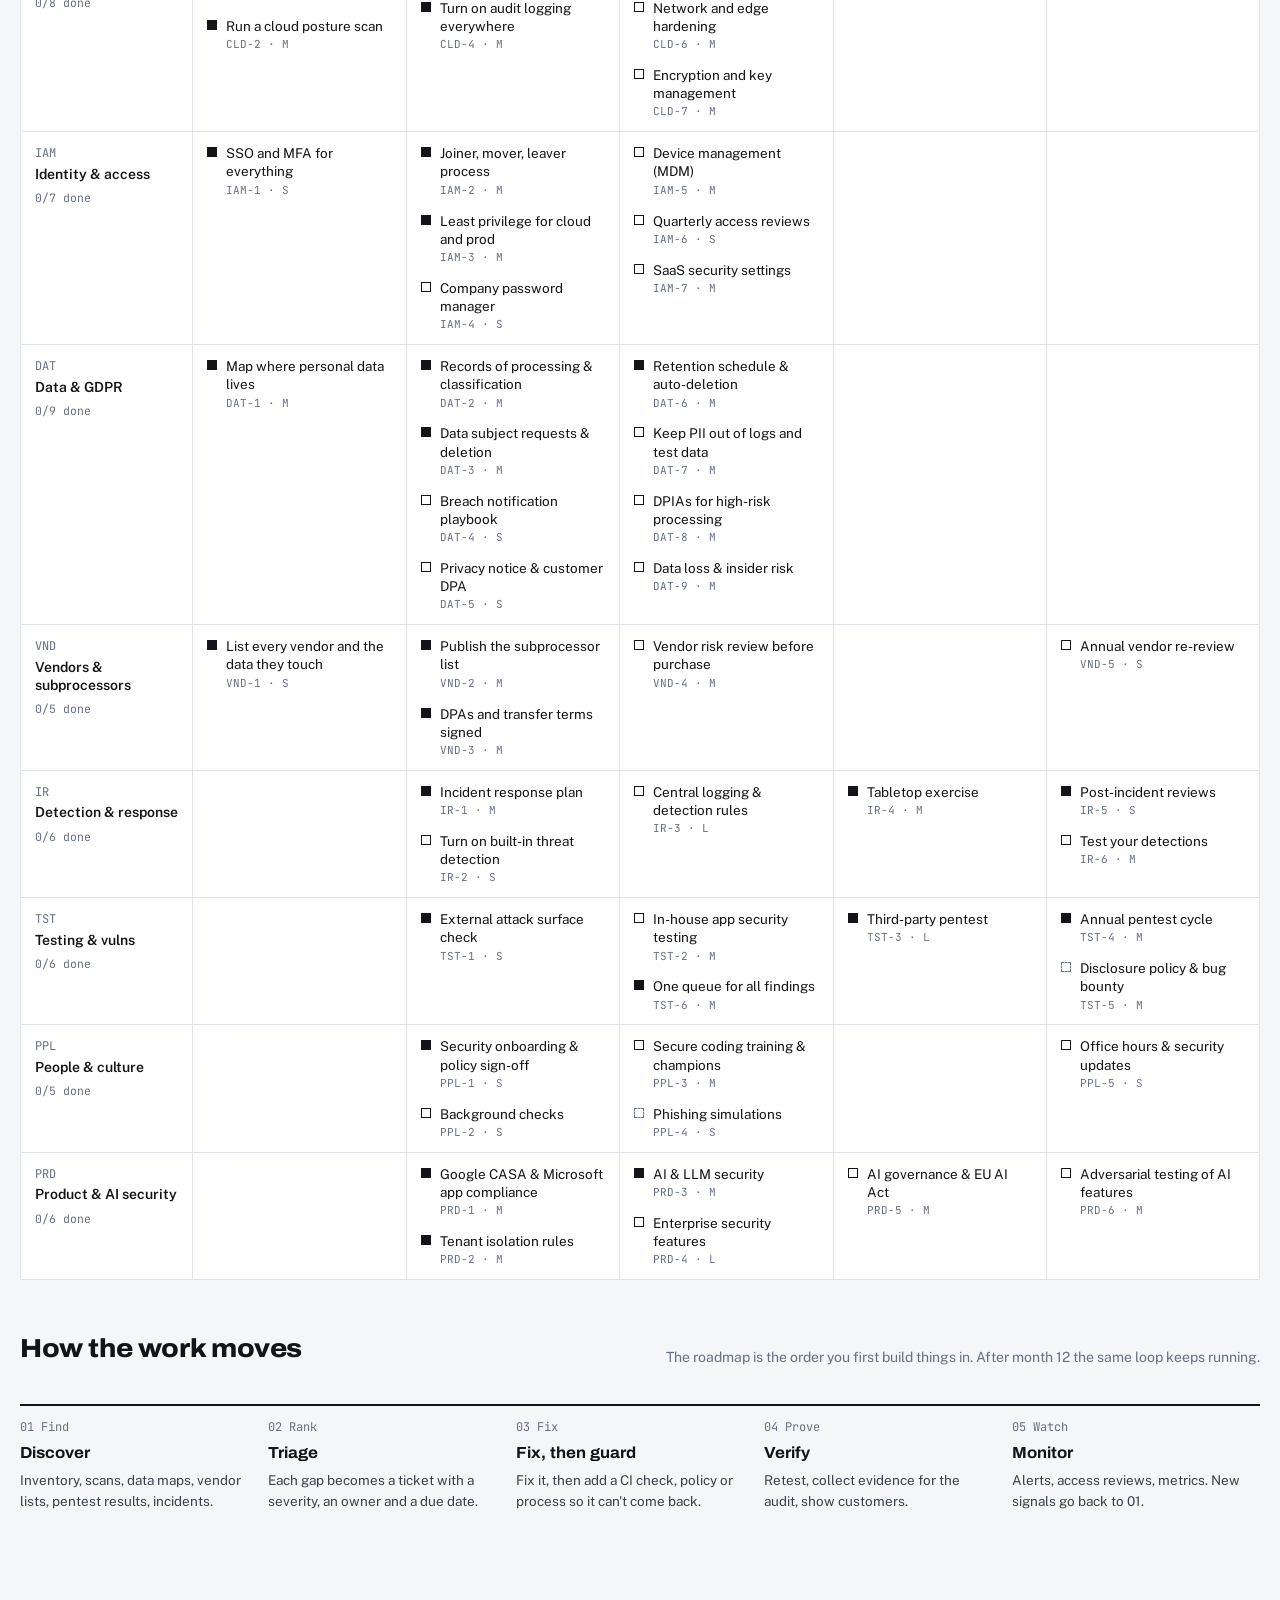
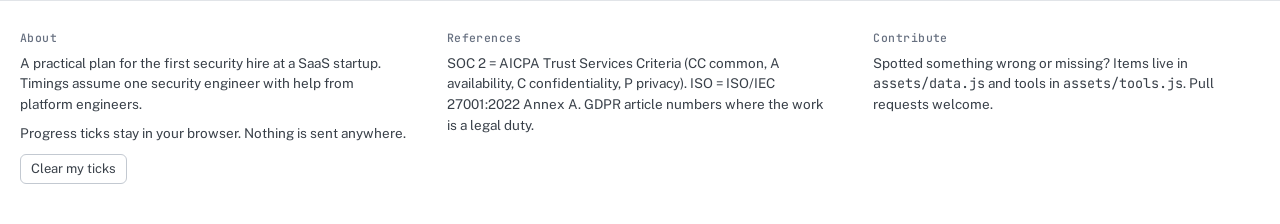
==== commit 59d2c69c: "update README" ====
--- a/index.html
+++ b/index.html
@@ -24,6 +24,9 @@
 <body>
 
 <header class="topbar">
+    <a class="gh-corner" id="ghLink" href="#" hidden aria-label="View the source on GitHub" title="View the source on GitHub">
+      <svg viewBox="0 0 250 250" aria-hidden="true"><path class="fold" d="M0,0 L115,115 L130,115 L142,142 L250,250 L250,0 Z"/><path class="octo-arm" d="M128.3,109.0 C113.8,99.7 119.0,89.6 119.0,89.6 C122.0,82.7 120.5,78.6 120.5,78.6 C119.2,72.0 123.4,76.3 123.4,76.3 C127.3,80.9 125.5,87.3 125.5,87.3 C122.9,97.6 130.6,101.9 134.4,103.2"/><path class="octo-body" d="M115.0,115.0 C114.9,115.1 118.7,116.5 119.8,115.4 L133.7,101.6 C136.9,99.2 139.9,98.4 142.2,98.6 C133.8,88.0 127.5,74.4 143.8,58.0 C148.5,53.4 154.0,51.2 159.7,51.0 C160.3,49.4 163.2,43.6 171.4,40.1 C171.4,40.1 176.1,42.5 178.8,56.2 C183.1,58.6 187.2,61.8 190.9,65.4 C194.5,69.0 197.7,73.2 200.1,77.6 C213.8,80.2 216.3,84.9 216.3,84.9 C212.7,93.1 206.9,96.0 205.4,96.6 C205.1,102.4 203.0,107.8 198.3,112.5 C181.9,128.9 168.3,122.5 157.7,114.1 C157.9,116.9 156.7,120.9 152.7,124.9 L141.0,136.5 C139.8,137.7 141.6,141.9 141.8,141.8 Z"/></svg>
+    </a>
   <div class="gutter">
     <a class="brand" href="#roadmap">
       <svg viewBox="0 0 24 24" aria-hidden="true"><rect x="2" y="2" width="20" height="20" rx="3" fill="none" stroke="currentColor" stroke-width="2"/><rect x="6" y="6" width="5" height="5" fill="currentColor"/><rect x="13" y="6" width="5" height="5" fill="none" stroke="currentColor" stroke-width="1.6"/><rect x="6" y="13" width="5" height="5" fill="none" stroke="currentColor" stroke-width="1.6"/><rect x="13" y="13" width="5" height="5" fill="currentColor"/></svg>
@@ -41,7 +44,6 @@
         <button data-theme-btn="dark" aria-pressed="false">Dark</button>
         <button data-theme-btn="auto" aria-pressed="false">Auto</button>
       </div>
-      <a class="gh" id="ghLink" href="#" hidden>GitHub</a>
     </div>
   </div>
 </header>
--- a/assets/style.css
+++ b/assets/style.css
@@ -75,7 +75,17 @@
 .seg button { border: 0; background: transparent; padding: 4px 10px; font-size: 13px; cursor: pointer; color: var(--ink-2); }
 .seg button + button { border-left: 1px solid var(--rule-strong); }
 .seg button[aria-pressed="true"] { background: var(--ink); color: var(--sheet); }
-.gh { font-size: 13px; color: var(--ink-2); }
+/* GitHub corner: a folded page corner in the top right */
+.gh-corner { position: absolute; top: 0; right: env(safe-area-inset-right, 0px); width: 68px; height: 68px; z-index: 1; }
+.gh-corner svg { width: 100%; height: 100%; display: block; }
+.gh-corner .fold { fill: var(--ink); }
+.gh-corner .octo-arm, .gh-corner .octo-body { fill: var(--sheet); }
+.gh-corner .octo-arm { transform-origin: 130px 106px; }
+.gh-corner:hover .fold { fill: var(--ink-2); }
+.gh-corner:hover .octo-arm { animation: octo-wave 560ms ease-in-out; }
+.gh-corner:focus-visible { outline-offset: -4px; }
+@keyframes octo-wave { 0%, 100% { transform: rotate(0); } 20%, 60% { transform: rotate(-25deg); } 40%, 80% { transform: rotate(10deg); } }
+.topbar .gutter { padding-right: max(76px, calc(env(safe-area-inset-right, 0px) + 76px)); }
 
 /* Page sections */
 main { padding-block: 40px 24px; }
@@ -321,6 +331,8 @@
   .week-sub { grid-column: 1 / -1; grid-row: 2; }
 }
 @media (max-width: 820px) {
+  .gh-corner { width: 54px; height: 54px; }
+  .topbar .gutter { padding-right: max(60px, calc(env(safe-area-inset-right, 0px) + 60px)); }
   .f-row > .f-field:has(.seg) { flex: 1 1 100%; }
   .filters .seg { display: flex; }
   .filters .seg button { flex: 1; }
@@ -342,4 +354,4 @@
   .tabs { order: 3; width: 100%; margin-right: 0; overflow-x: auto; }
   .top-right { margin-left: auto; }
 }
-@media (prefers-reduced-motion: reduce) { * { transition: none !important; scroll-behavior: auto !important; } }
+@media (prefers-reduced-motion: reduce) { * { transition: none !important; scroll-behavior: auto !important; } .gh-corner:hover .octo-arm { animation: none; } }
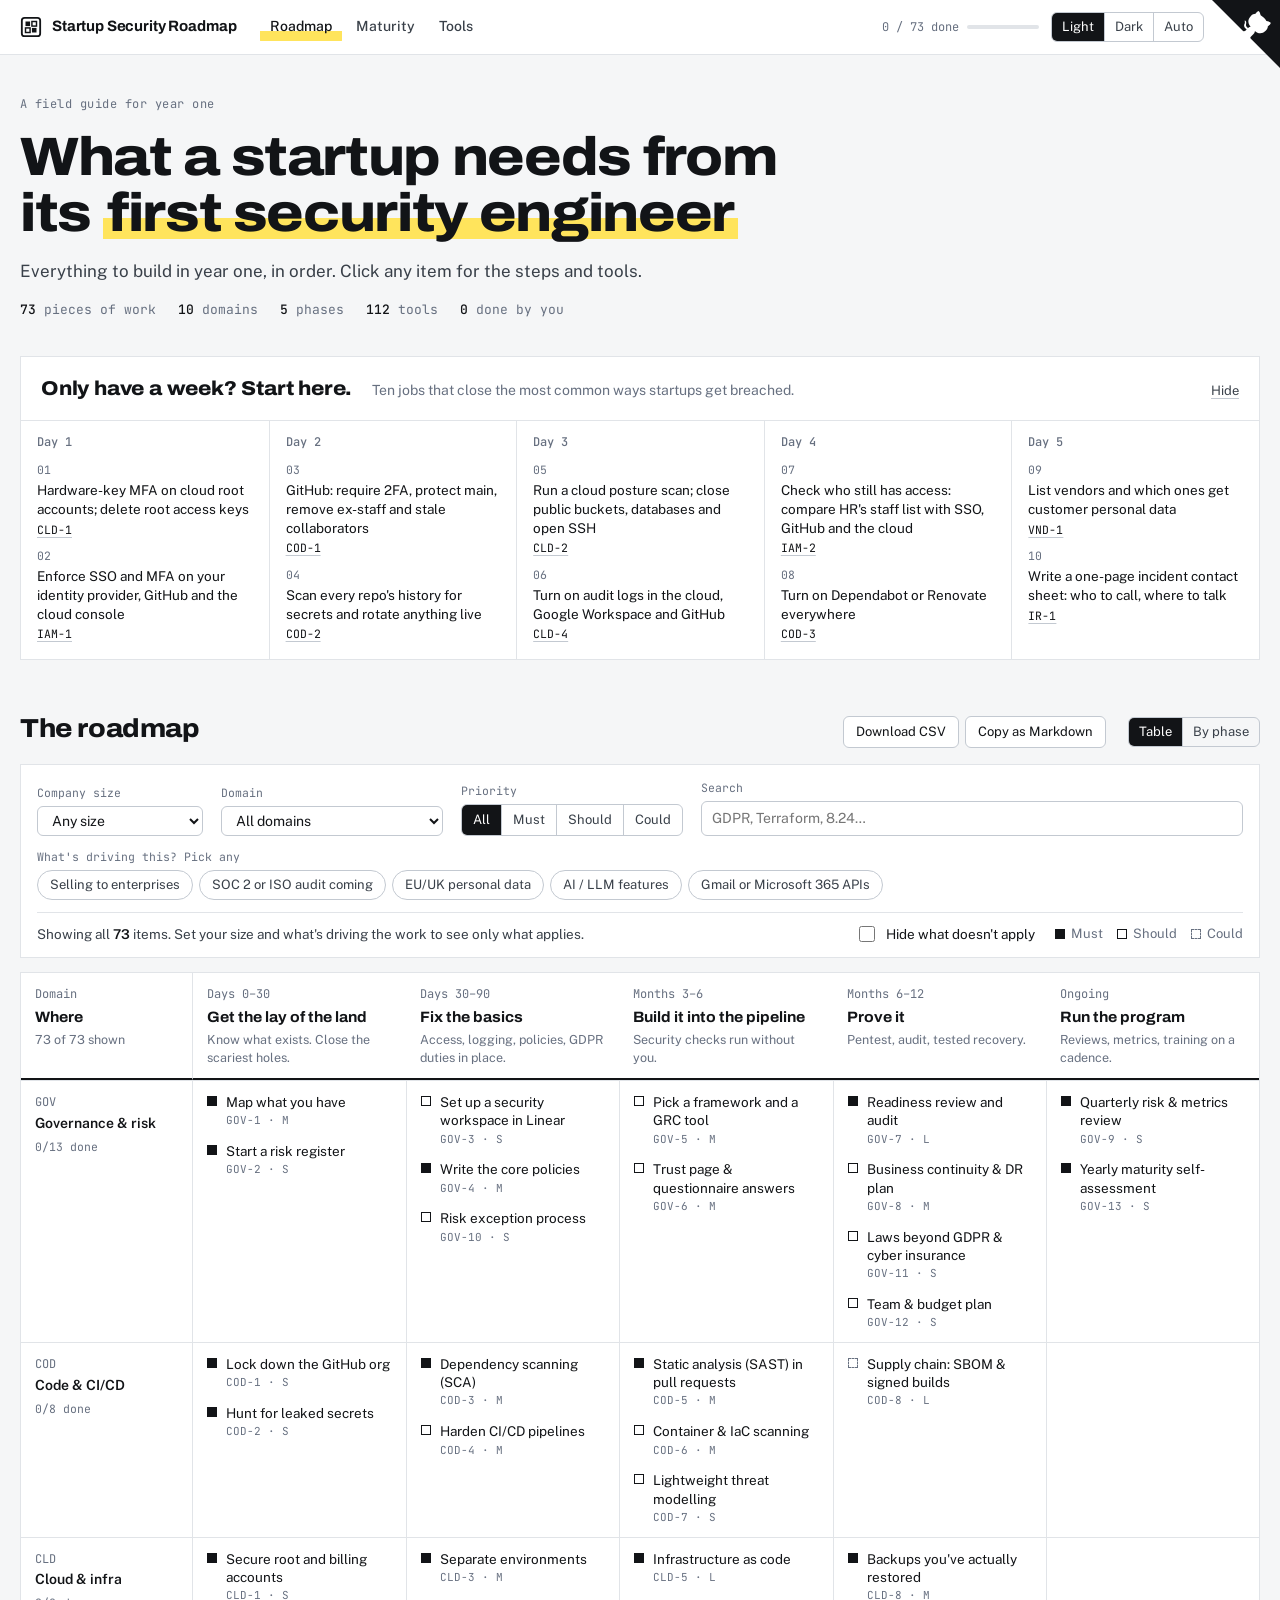
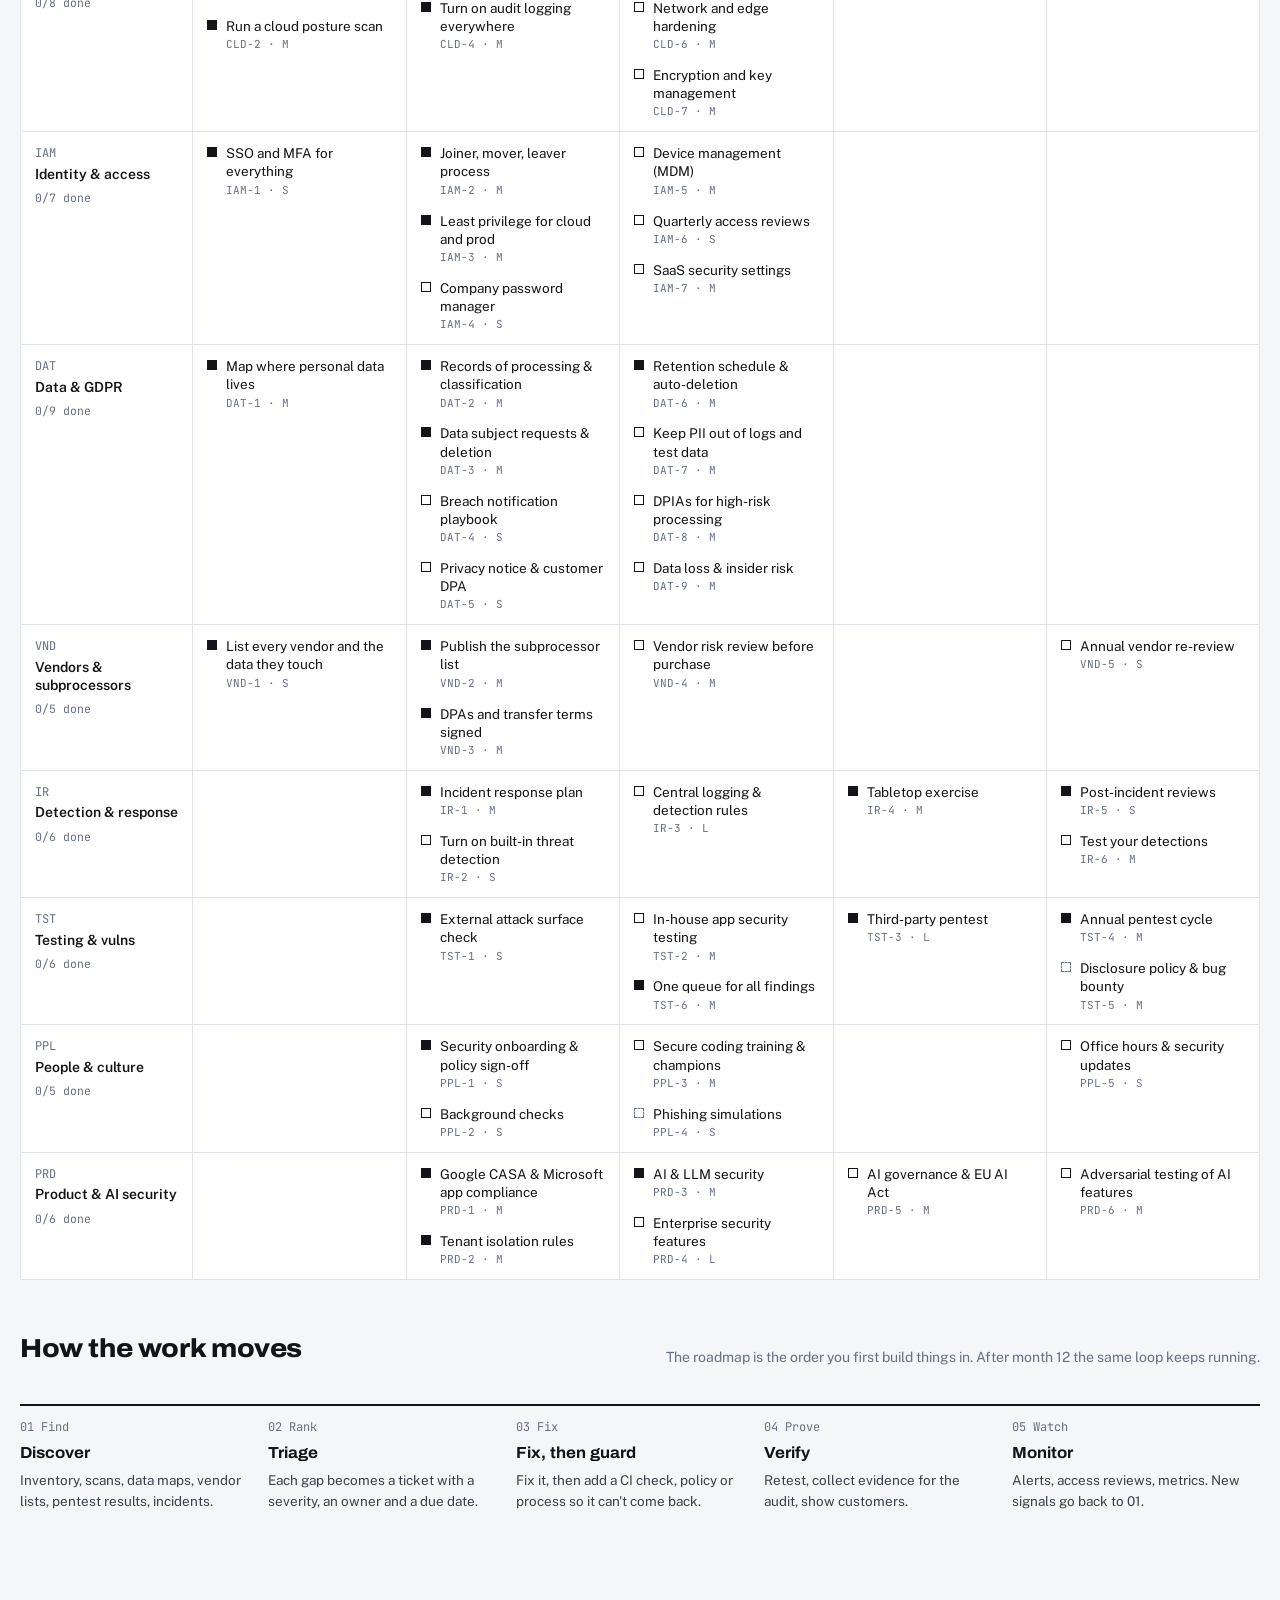
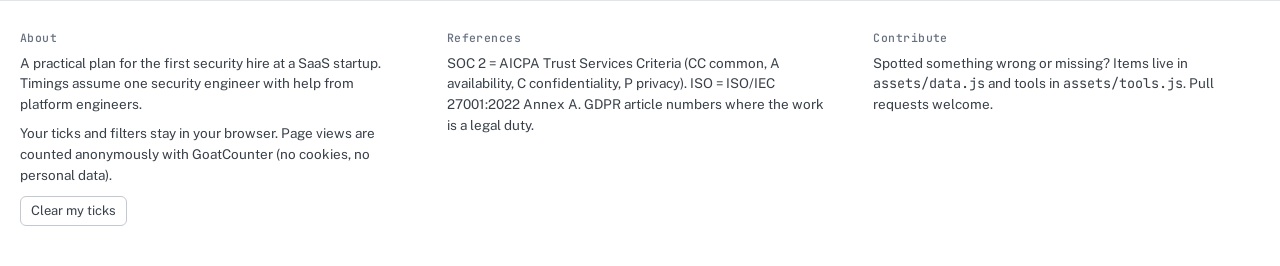
==== commit b5eec36f: "add counter" ====
--- a/index.html
+++ b/index.html
@@ -20,6 +20,7 @@
 <link rel="preconnect" href="https://fonts.gstatic.com" crossorigin>
 <link rel="stylesheet" href="https://fonts.googleapis.com/css2?family=Archivo:wdth,wght@100..125,500..800&family=JetBrains+Mono:wght@400;500&family=Public+Sans:wght@400;500;600&display=swap">
 <link rel="stylesheet" href="assets/style.css">
+<script data-goatcounter="https://bscript.goatcounter.com/count" async src="https://gc.zgo.at/count.js"></script>
 </head>
 <body>
 
@@ -166,7 +167,7 @@
     <div>
       <h4>About</h4>
       <p>A practical plan for the first security hire at a SaaS startup. Timings assume one security engineer with help from platform engineers.</p>
-      <p>Progress ticks stay in your browser. Nothing is sent anywhere.</p>
+      <p>Your ticks and filters stay in your browser. Page views are counted anonymously with GoatCounter (no cookies, no personal data).</p>
       <button class="reset" id="resetBtn">Clear my ticks</button>
     </div>
     <div>
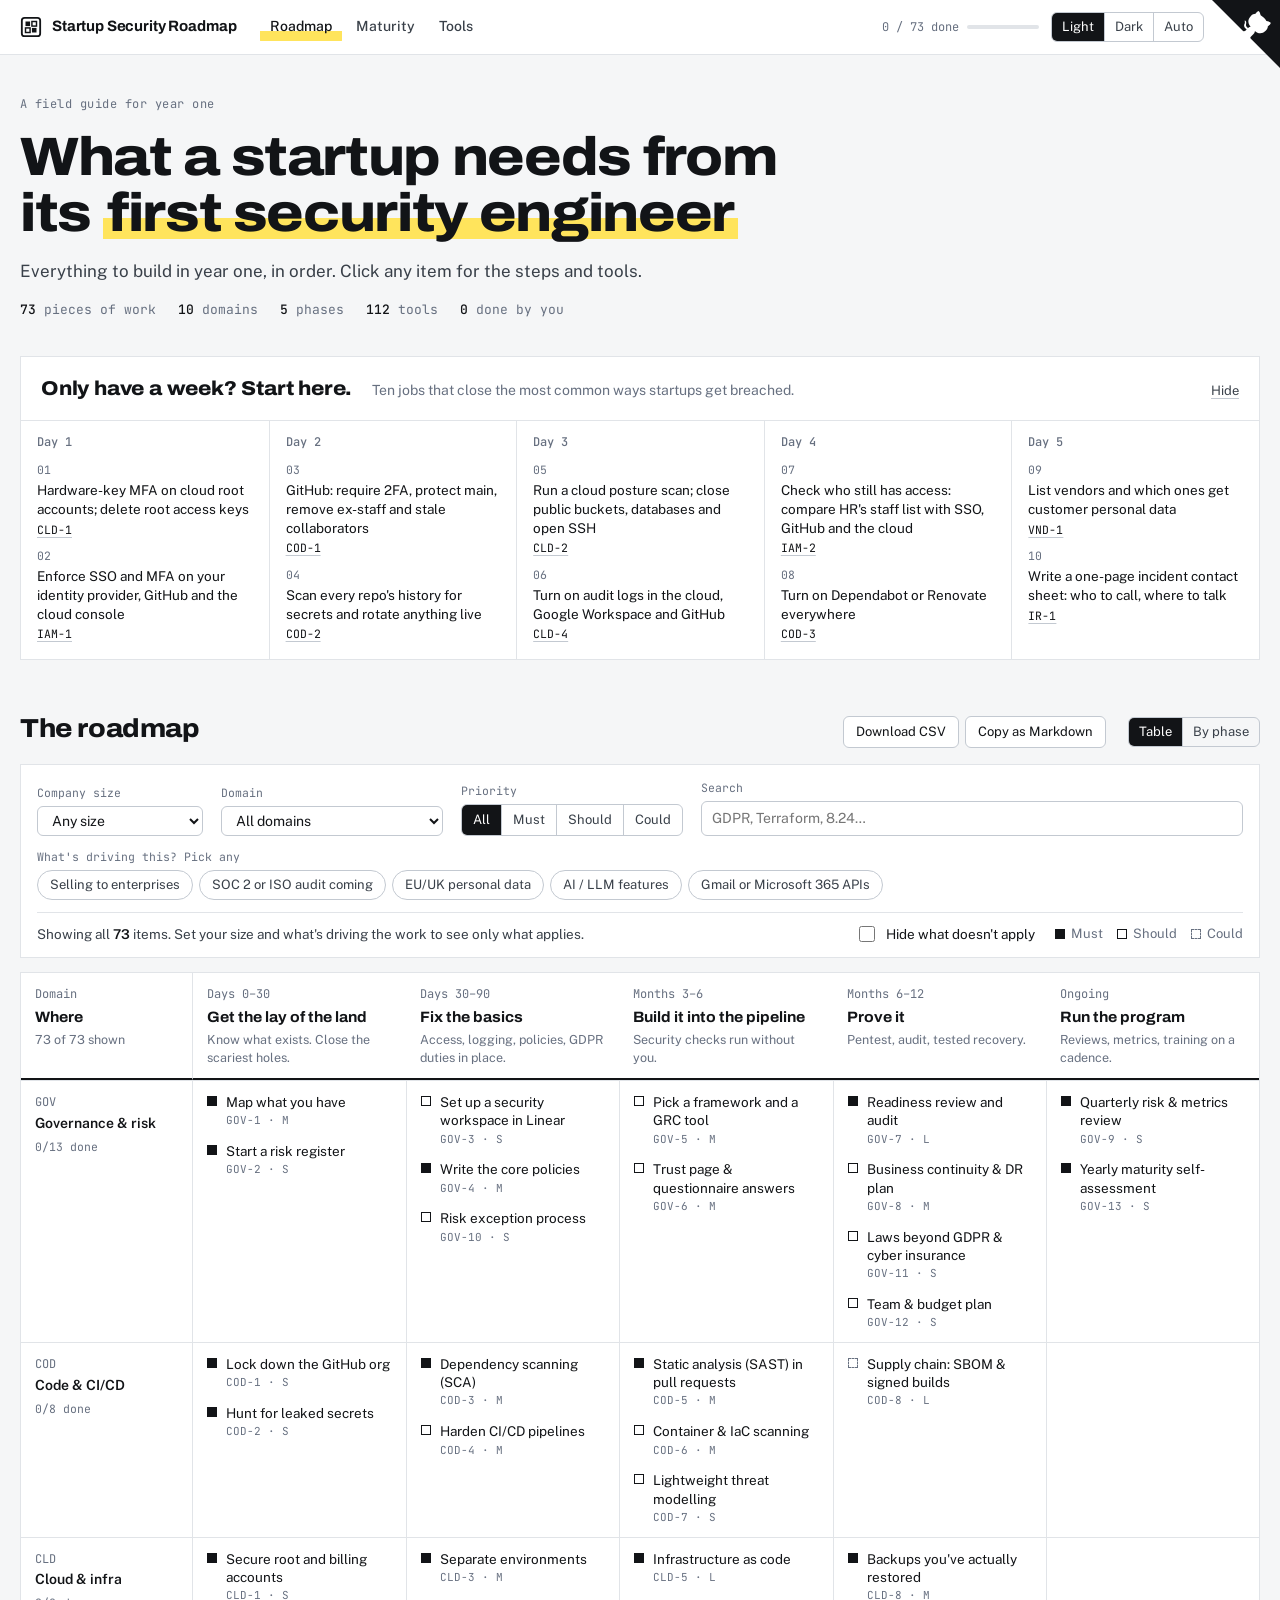
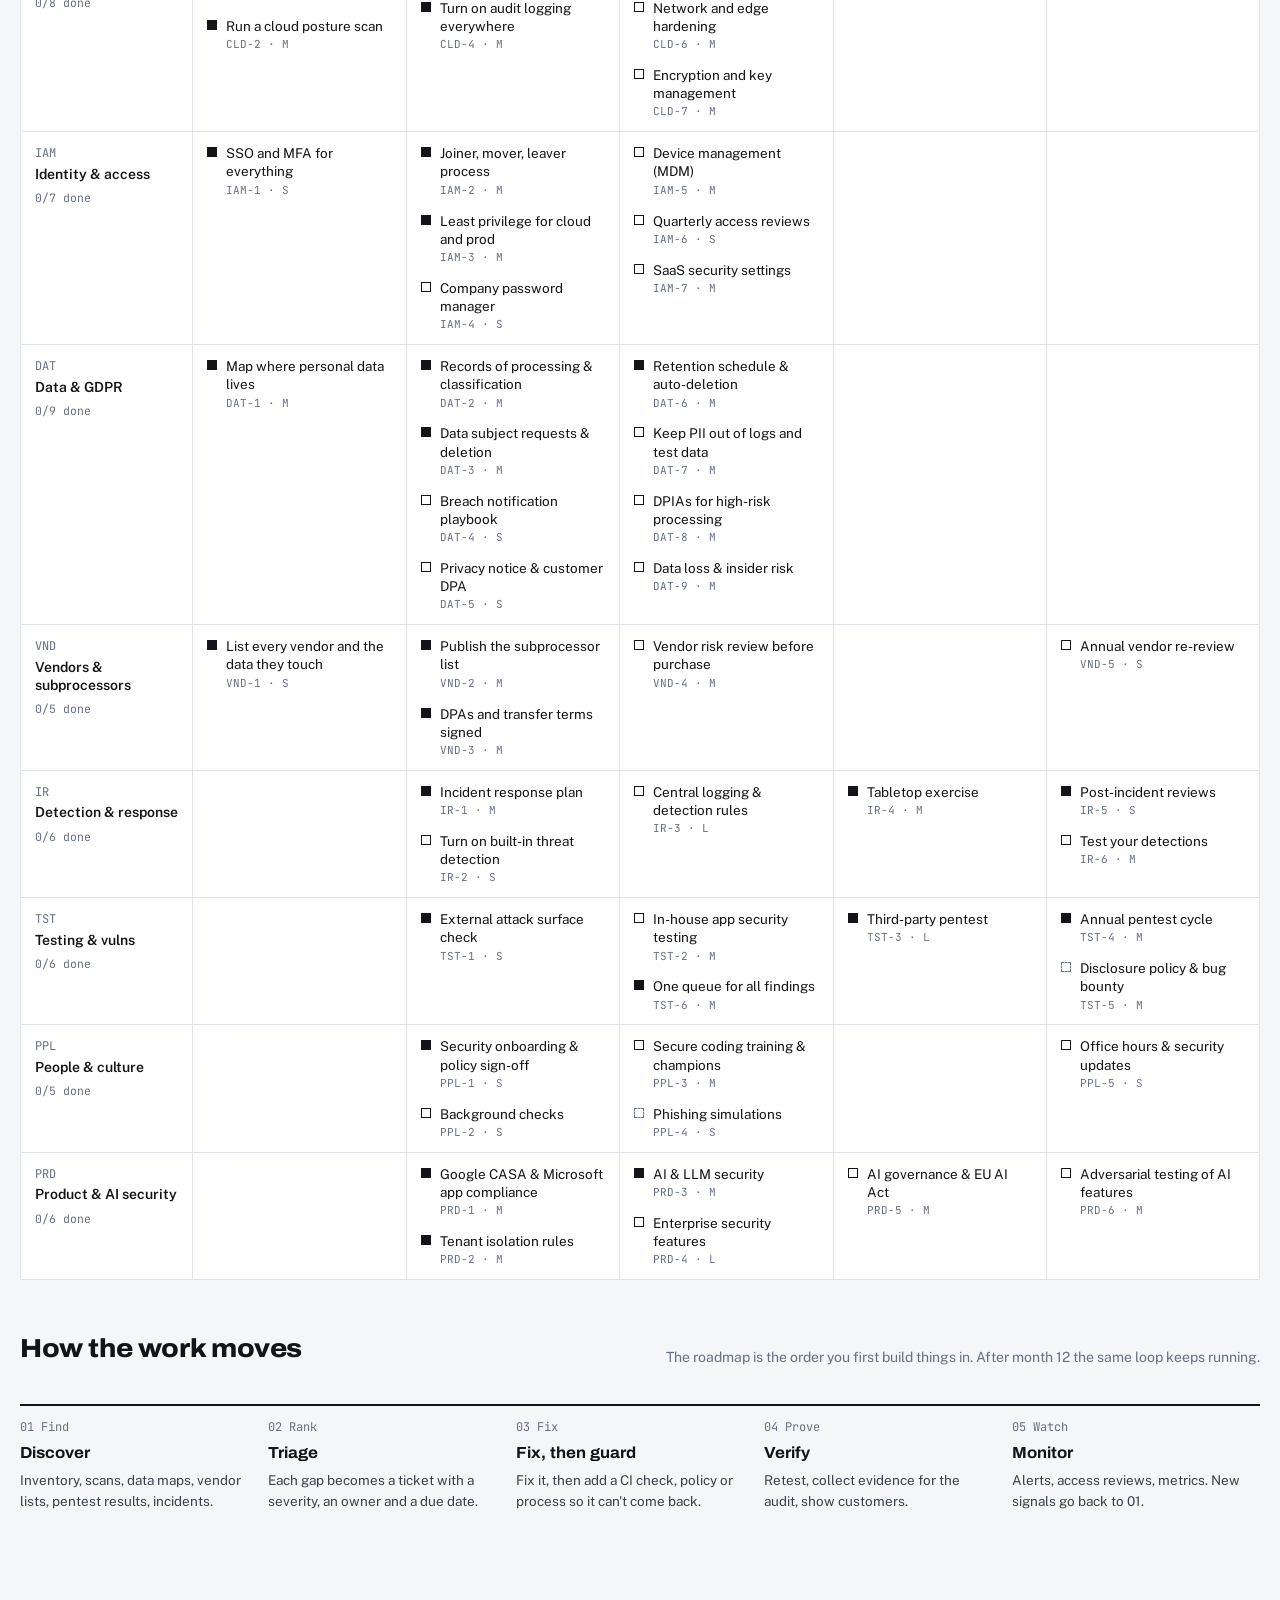
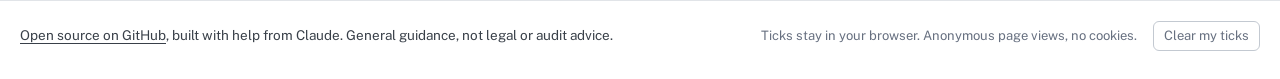
==== commit 8e41bfa9: "update footer" ====
--- a/index.html
+++ b/index.html
@@ -164,20 +164,8 @@
 
 <footer class="site">
   <div class="gutter">
-    <div>
-      <h4>About</h4>
-      <p>A practical plan for the first security hire at a SaaS startup. Timings assume one security engineer with help from platform engineers.</p>
-      <p>Your ticks and filters stay in your browser. Page views are counted anonymously with GoatCounter (no cookies, no personal data).</p>
-      <button class="reset" id="resetBtn">Clear my ticks</button>
-    </div>
-    <div>
-      <h4>References</h4>
-      <p>SOC 2 = AICPA Trust Services Criteria (CC common, A availability, C confidentiality, P privacy). ISO = ISO/IEC 27001:2022 Annex A. GDPR article numbers where the work is a legal duty.</p>
-    </div>
-    <div>
-      <h4>Contribute</h4>
-      <p>Spotted something wrong or missing? Items live in <span class="mono">assets/data.js</span> and tools in <span class="mono">assets/tools.js</span>. Pull requests welcome.</p>
-    </div>
+    <p><a href="https://github.com/bscript/startup-security-roadmap">Open source on GitHub</a>, built with help from Claude. General guidance, not legal or audit advice.</p>
+    <p class="foot-meta"><span>Ticks stay in your browser. Anonymous page views, no cookies.</span><span class="visits" id="visits" hidden></span><button class="reset" id="resetBtn">Clear my ticks</button></p>
   </div>
 </footer>
 
--- a/assets/style.css
+++ b/assets/style.css
@@ -308,10 +308,11 @@
 .done-row input { width: 18px; height: 18px; accent-color: var(--done); }
 
 footer.site { margin-top: 64px; border-top: 1px solid var(--rule); background: var(--sheet); }
-footer.site .gutter { padding-block: 28px 40px; display: grid; grid-template-columns: repeat(3, minmax(0, 1fr)); gap: 24px 40px; font-size: 13.5px; color: var(--ink-2); }
-footer.site h4 { margin: 0 0 6px; font-family: var(--font-mono); font-size: 11.5px; font-weight: 500; color: var(--muted); letter-spacing: .04em; }
-footer.site p + p { margin-top: 8px; }
-.reset { border: 1px solid var(--rule-strong); background: transparent; border-radius: 6px; padding: 4px 10px; font-size: 13px; cursor: pointer; margin-top: 10px; }
+footer.site .gutter { padding-block: 20px 28px; display: flex; flex-wrap: wrap; justify-content: space-between; align-items: center; gap: 10px 32px; font-size: 13.5px; color: var(--ink-2); }
+.foot-meta { display: flex; flex-wrap: wrap; align-items: center; gap: 6px 16px; color: var(--muted); font-size: 13px; }
+.visits { font-family: var(--font-mono); font-size: 12.5px; color: var(--muted); }
+.visits b { color: var(--ink); font-weight: 500; }
+.reset { border: 1px solid var(--rule-strong); background: transparent; border-radius: 6px; padding: 4px 10px; font-size: 13px; cursor: pointer; }
 .reset.confirm { border-color: #C4341F; color: #C4341F; }
 
 @media (max-width: 1000px) {
@@ -349,7 +350,6 @@
   .loop > div:first-child { border-top: 2px solid var(--ink); }
   .phase { grid-template-columns: minmax(0, 1fr); }
   .mat-summary { grid-template-columns: minmax(0, 1fr); }
-  footer.site .gutter { grid-template-columns: minmax(0, 1fr); }
   .progress-mini { display: none; }
   .tabs { order: 3; width: 100%; margin-right: 0; overflow-x: auto; }
   .top-right { margin-left: auto; }
